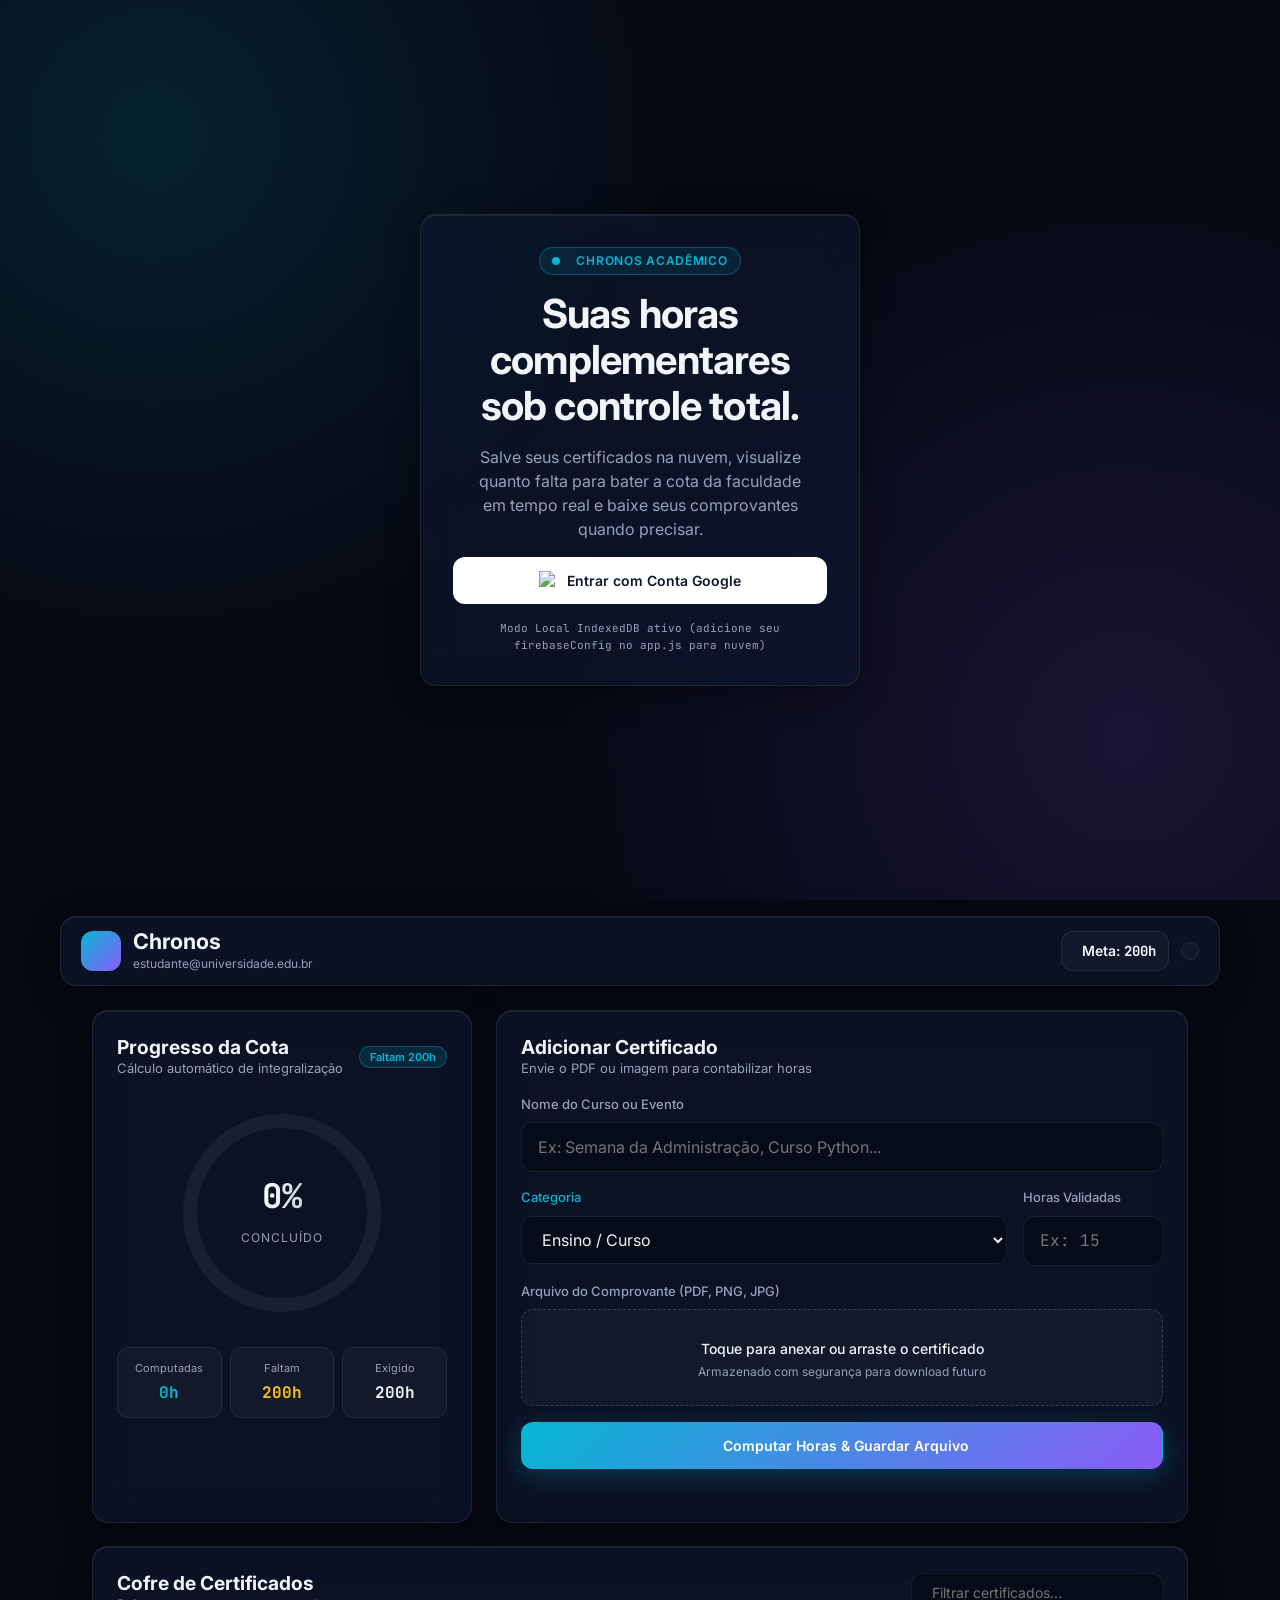
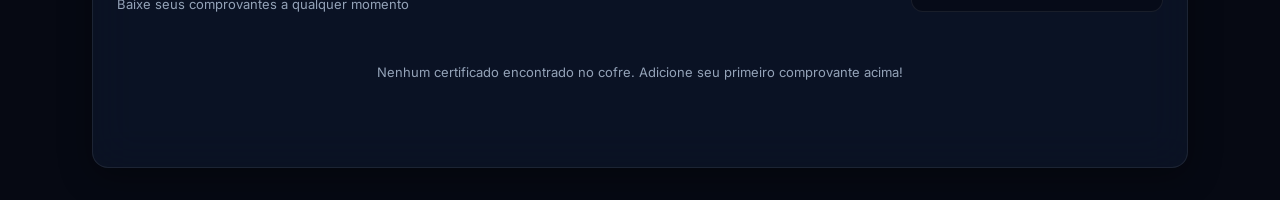
==== index.html @ f37aa428 "first commit" ====
<!DOCTYPE html>
<html lang="pt-BR">
<head>
  <meta charset="UTF-8" />
  <meta name="viewport" content="width=device-width, initial-scale=1.0" />
  <title>Chronos | Repositório de Horas Complementares</title>
  
  <!-- Fontes: Inter (UI) + JetBrains Mono (Dados/Métricas) -->
  <link rel="preconnect" href="https://fonts.googleapis.com">
  <link rel="preconnect" href="https://fonts.gstatic.com" crossorigin>
  <link href="https://fonts.googleapis.com/css2?family=Inter:wght@400;500;600;700&family=JetBrains+Mono:wght@500;700&display=swap" rel="stylesheet">
  
  <!-- Phosphor Icons -->
  <script src="https://unpkg.com/@phosphor-icons/web"></script>
  
  <link rel="stylesheet" href="style.css" />
</head>
<body>

  <!-- TELA DE LOGIN -->
  <section id="auth-view" class="auth-layout centered">
    <div class="glass-card auth-card stack">
      <div class="brand-pill">
        <span class="status-dot"></span>
        <i class="ph-fill ph-graduation-cap"></i>
        <span>CHRONOS ACADÊMICO</span>
      </div>

      <h1 class="balance">Suas horas complementares sob controle total.</h1>
      <p class="pretty">
        Salve seus certificados na nuvem, visualize quanto falta para bater a cota da faculdade em tempo real e baixe seus comprovantes quando precisar.
      </p>

      <button type="button" id="btn-google-login" class="btn btn--google">
        <img src="https://www.gstatic.com/firebasejs/ui/2.0.0/images/auth/google.svg" width="20" height="20" alt="Logo Google" />
        <span>Entrar com Conta Google</span>
      </button>

      <p id="env-status" class="mono-tag">
        Modo Local IndexedDB ativo (adicione seu firebaseConfig no app.js para nuvem)
      </p>
    </div>
  </section>

  <!-- APLICAÇÃO PRINCIPAL -->
  <div id="app-view" class="app-layout" hidden>
    <!-- HEADER -->
    <header class="topbar glass-card">
      <div class="cluster">
        <div class="brand-icon">
          <i class="ph-fill ph-student"></i>
        </div>
        <div>
          <h2 class="topbar__title">Chronos</h2>
          <span id="user-display-email" class="topbar__subtitle">estudante@universidade.edu.br</span>
        </div>
      </div>

      <div class="cluster">
        <button type="button" id="btn-open-quota" class="btn btn--ghost" aria-label="Alterar cota da faculdade">
          <i class="ph ph-sliders-horizontal"></i>
          <span>Meta: <strong id="header-quota-val" class="mono-text">200h</strong></span>
        </button>
        <button type="button" id="btn-logout" class="btn btn--icon" aria-label="Sair da conta" title="Sair">
          <i class="ph ph-sign-out"></i>
        </button>
      </div>
    </header>

    <!-- DASHBOARD -->
    <main class="main-grid center">
      
      <!-- COLUNA 1: GRÁFICO E STATUS DA COTA -->
      <section class="glass-card widget metrics-panel stack" aria-live="polite">
        <div class="panel-header cluster">
          <div>
            <h3>Progresso da Cota</h3>
            <p class="text-dim">Cálculo automático de integralização</p>
          </div>
          <span id="status-badge" class="badge">Em andamento</span>
        </div>

        <!-- Gráfico SVG Circular -->
        <div class="chart-box centered">
          <svg class="ring-svg" width="220" height="220" viewBox="0 0 220 220">
            <defs>
              <linearGradient id="cyberGradient" x1="0%" y1="0%" x2="100%" y2="100%">
                <stop offset="0%" stop-color="#06b6d4" />
                <stop offset="100%" stop-color="#8b5cf6" />
              </linearGradient>
            </defs>
            <circle class="ring-bg" cx="110" cy="110" r="92" />
            <circle id="ring-progress" class="ring-meter" cx="110" cy="110" r="92" />
          </svg>
          <div class="chart-readout stack centered">
            <strong id="chart-percent" class="readout-percent">0%</strong>
            <span class="readout-label">Concluído</span>
          </div>
        </div>

        <!-- Métricas Numéricas -->
        <div class="stats-grid">
          <div class="stat-item">
            <span class="stat-item__label">Computadas</span>
            <strong id="stat-done" class="stat-item__val text-cyan">0h</strong>
          </div>
          <div class="stat-item">
            <span class="stat-item__label">Faltam</span>
            <strong id="stat-left" class="stat-item__val text-amber">200h</strong>
          </div>
          <div class="stat-item">
            <span class="stat-item__label">Exigido</span>
            <strong id="stat-total" class="stat-item__val">200h</strong>
          </div>
        </div>
      </section>

      <!-- COLUNA 2: UPLOAD DE CERTIFICADO -->
      <section class="glass-card widget upload-panel stack">
        <div class="panel-header">
          <h3>Adicionar Certificado</h3>
          <p class="text-dim">Envie o PDF ou imagem para contabilizar horas</p>
        </div>

        <form id="cert-form" class="form-stack stack">
          <div class="field">
            <label for="cert-name" class="field__label">Nome do Curso ou Evento</label>
            <input type="text" id="cert-name" class="field__input" placeholder="Ex: Semana da Administração, Curso Python..." required />
          </div>

          <div class="form-row">
            <div class="field">
              <label for="cert-category" class="field__label">Categoria</label>
              <select id="cert-category" class="field__input">
                <option value="Ensino">Ensino / Curso</option>
                <option value="Extensão">Extensão / Evento</option>
                <option value="Pesquisa">Pesquisa / Iniciação</option>
                <option value="Estágio/Monitoria">Monitoria / Estágio</option>
              </select>
            </div>

            <div class="field">
              <label for="cert-hours" class="field__label">Horas Validadas</label>
              <input type="number" id="cert-hours" class="field__input mono-text" min="1" max="1000" placeholder="Ex: 15" required />
            </div>
          </div>

          <div class="field">
            <span class="field__label">Arquivo do Comprovante (PDF, PNG, JPG)</span>
            <label for="cert-file" class="dropzone">
              <i class="ph-duotone ph-cloud-arrow-up dropzone__icon"></i>
              <span id="dropzone-text" class="dropzone__title">Toque para anexar ou arraste o certificado</span>
              <span class="dropzone__hint">Armazenado com segurança para download futuro</span>
              <input type="file" id="cert-file" accept=".pdf,image/*" class="sr-only" required />
            </label>
          </div>

          <button type="submit" class="btn btn--primary">
            <i class="ph-bold ph-plus-circle"></i>
            <span>Computar Horas & Guardar Arquivo</span>
          </button>
        </form>
      </section>

      <!-- LINHA INFERIOR: COFRE / REPOSITÓRIO DE CERTIFICADOS -->
      <section class="glass-card widget vault-panel stack">
        <div class="vault-header cluster">
          <div>
            <h3>Cofre de Certificados</h3>
            <p class="text-dim">Baixe seus comprovantes a qualquer momento</p>
          </div>

          <div class="search-field">
            <i class="ph ph-magnifying-glass"></i>
            <input type="search" id="search-input" placeholder="Filtrar certificados..." aria-label="Filtrar certificados" />
          </div>
        </div>

        <div id="vault-grid" class="vault-grid" role="list">
          <!-- Cards injetados pelo JavaScript -->
        </div>
      </section>

    </main>
  </div>

  <!-- MODAL NATIVO PARA DEFINIR COTA DA FACULDADE -->
  <dialog id="quota-modal" class="modal glass-card">
    <form id="quota-form" method="dialog" class="stack">
      <div class="panel-header cluster">
        <h3>Cota da Faculdade</h3>
        <button type="button" id="btn-close-modal" class="btn btn--icon" aria-label="Fechar janela">
          <i class="ph ph-x"></i>
        </button>
      </div>
      <p class="text-dim">Informe o total de horas complementares exigido pelo projeto pedagógico do seu curso:</p>
      <div class="field">
        <label for="input-quota" class="field__label">Total de Horas Exigidas</label>
        <input type="number" id="input-quota" class="field__input mono-text" min="10" max="3000" required />
      </div>
      <div class="cluster modal-actions">
        <button type="submit" class="btn btn--primary">Atualizar Meta</button>
      </div>
    </form>
  </dialog>

  <script type="module" src="app.js"></script>
</body>
</html>
---- style.css ----
/* 1. Definição da ordem de especificidade via Cascade Layers */
@layer reset, base, tokens, components, patterns, utilities, overrides;

/* 2. Reset Moderno */
@layer reset {
  *, *::before, *::after {
    box-sizing: border-box;
    margin: 0;
    padding: 0;
  }

  html {
    -webkit-text-size-adjust: none;
    text-size-adjust: none;
    scroll-behavior: smooth;
  }

  @media (prefers-reduced-motion: reduce) {
    *, *::before, *::after {
      animation-duration: 0.01ms !important;
      transition-duration: 0.01ms !important;
      scroll-behavior: auto !important;
    }
  }

  body {
    min-height: 100dvh;
    line-height: 1.5;
    -webkit-font-smoothing: antialiased;
  }

  img, picture, video, canvas, svg {
    display: block;
    max-width: 100%;
  }

  input, button, textarea, select {
    font: inherit;
    color: inherit;
  }

  p, h1, h2, h3, h4 {
    overflow-wrap: break-word;
  }

  :focus:not(:focus-visible) { outline: none; }
  :focus-visible { outline: 2px solid var(--color-cyan-500); outline-offset: 2px; }
}

/* 3. Design Tokens Semânticos */
@layer tokens {
  :root {
    /* Paleta Primitiva & Futurista */
    --bg-deep: #060913;
    --color-cyan-500: #06b6d4;
    --color-violet-500: #8b5cf6;
    --color-amber-400: #fbbf24;
    --color-emerald-400: #34d399;
    --color-danger: #f43f5e;

    /* Tokens de Superfície e Vidro */
    --surface-primary: rgba(255, 255, 255, 0.03);
    --surface-glass: rgba(15, 23, 42, 0.65);
    --border-subtle: rgba(255, 255, 255, 0.08);
    --border-highlight: rgba(6, 182, 212, 0.35);

    /* Texto */
    --text-primary: #f1f5f9;
    --text-dim: #94a3b8;

    /* Tipografia */
    --font-sans: 'Inter', system-ui, -apple-system, sans-serif;
    --font-mono: 'JetBrains Mono', monospace;

    /* Motion Tokens */
    --ease-spring: cubic-bezier(0.34, 1.56, 0.64, 1);
    --ease-out: cubic-bezier(0.16, 1, 0.3, 1);
    --duration-fast: 120ms;
    --duration-base: 200ms;
    --duration-slow: 450ms;

    /* Escala de Espaçamento (Base 4px) */
    --space-1: 4px;
    --space-2: 8px;
    --space-3: 12px;
    --space-4: 16px;
    --space-5: 20px;
    --space-6: 24px;
    --space-8: 32px;

    --radius-sm: 8px;
    --radius-md: 12px;
    --radius-lg: 16px;
    --grid-max: 1160px;
    --grid-margin: clamp(16px, 4vw, 32px);
  }
}

/* 4. Base e Tipografia Fluida com clamp() */
@layer base {
  body {
    background-color: var(--bg-deep);
    background-image: 
      radial-gradient(circle at 12% 15%, rgba(6, 182, 212, 0.14), transparent 38%),
      radial-gradient(circle at 88% 82%, rgba(139, 92, 246, 0.14), transparent 42%);
    background-attachment: fixed;
    color: var(--text-primary);
    font-family: var(--font-sans);
    font-size: clamp(14px, 1.1vw + 10px, 16px);
  }

  h1 {
    font-size: clamp(1.75rem, 3.5vw + 0.5rem, 2.5rem);
    line-height: 1.15;
    letter-spacing: -0.02em;
  }

  h2 {
    font-size: clamp(1.1rem, 2vw + 0.2rem, 1.35rem);
    line-height: 1.2;
  }

  h3 {
    font-size: clamp(1rem, 1.5vw + 0.2rem, 1.2rem);
    line-height: 1.25;
  }

  p {
    max-width: 65ch;
  }
}

/* 5. Patterns & Layouts */
@layer patterns {
  .auth-layout {
    min-height: 100dvh;
    padding: var(--space-4);
  }

  .app-layout {
    display: grid;
    grid-template-rows: auto 1fr;
    min-height: 100dvh;
    padding-bottom: var(--space-8);
    gap: var(--space-6);
  }

  .main-grid {
    display: grid;
    grid-template-columns: 1fr;
    gap: var(--space-6);
    width: 100%;

    @media (min-width: 860px) {
      grid-template-columns: 380px 1fr;
    }
  }

  .vault-panel {
    grid-column: 1 / -1;
    container-type: inline-size;
    container-name: vault;
  }

  .vault-grid {
    display: grid;
    grid-template-columns: repeat(auto-fill, minmax(280px, 1fr));
    gap: var(--space-4);
  }
}

/* 6. Componentes com Nesting Nativo e :has() */
@layer components {
  .glass-card {
    background: var(--surface-glass);
    backdrop-filter: blur(20px) saturate(180%);
    -webkit-backdrop-filter: blur(20px) saturate(180%);
    border: 1px solid var(--border-subtle);
    border-radius: var(--radius-lg);
    box-shadow: 
      0 8px 32px rgba(0, 0, 0, 0.35),
      inset 0 1px 0 rgba(255, 255, 255, 0.08);
  }

  .widget {
    padding: var(--space-6);
    contain: layout style;
  }

  /* Login Card */
  .auth-card {
    max-width: 440px;
    padding: var(--space-8);
    text-align: center;
    align-items: center;
    gap: var(--space-5);
  }

  .brand-pill {
    display: inline-flex;
    align-items: center;
    gap: var(--space-2);
    padding: var(--space-1) var(--space-3);
    background: rgba(6, 182, 212, 0.1);
    border: 1px solid var(--border-highlight);
    border-radius: 999px;
    font-size: 12px;
    font-weight: 600;
    letter-spacing: 0.06em;
    color: var(--color-cyan-500);
  }

  .status-dot {
    width: 8px;
    height: 8px;
    border-radius: 50%;
    background: var(--color-cyan-500);
    animation: glow-pulse 2s ease-in-out infinite;
  }

  /* Topbar */
  .topbar {
    margin-top: var(--space-4);
    margin-inline: auto;
    width: min(var(--grid-max), calc(100% - var(--grid-margin) * 2));
    padding: var(--space-3) var(--space-5);
    display: flex;
    justify-content: space-between;
    align-items: center;
    gap: var(--space-3);

    & .brand-icon {
      width: 40px;
      height: 40px;
      border-radius: var(--radius-md);
      background: linear-gradient(135deg, var(--color-cyan-500), var(--color-violet-500));
      display: grid;
      place-items: center;
      font-size: 22px;
      color: #fff;
    }

    & .topbar__subtitle {
      display: block;
      font-size: 12px;
      color: var(--text-dim);
    }
  }

  /* Botões Micro-interativos */
  .btn {
    display: inline-flex;
    align-items: center;
    justify-content: center;
    gap: var(--space-2);
    padding: var(--space-3) var(--space-5);
    border-radius: var(--radius-md);
    border: 1px solid transparent;
    font-weight: 600;
    font-size: 14px;
    cursor: pointer;
    transition: 
      transform var(--duration-base) var(--ease-spring),
      box-shadow var(--duration-base) var(--ease-out),
      background-color var(--duration-fast) var(--ease-out);

    &:hover {
      transform: translateY(-2px);
    }

    &:active {
      transform: translateY(0) scale(0.98);
    }

    &.btn--primary {
      background: linear-gradient(135deg, var(--color-cyan-500), var(--color-violet-500));
      color: #fff;
      box-shadow: 0 6px 24px rgba(6, 182, 212, 0.25);

      &:hover {
        box-shadow: 0 10px 32px rgba(6, 182, 212, 0.4);
      }
    }

    &.btn--google {
      width: 100%;
      background: #ffffff;
      color: #0f172a;
      padding: var(--space-3) var(--space-6);
    }

    &.btn--ghost {
      background: var(--surface-primary);
      border-color: var(--border-subtle);
      padding: var(--space-2) var(--space-3);

      &:hover {
        border-color: var(--border-highlight);
      }
    }

    &.btn--icon {
      padding: var(--space-2);
      background: var(--surface-primary);
      border-color: var(--border-subtle);
      font-size: 18px;

      &:hover {
        color: var(--color-cyan-500);
        border-color: var(--border-highlight);
      }
    }
  }

  /* Gráfico Circular SVG */
  .chart-box {
    position: relative;
    margin-block: var(--space-2);
  }

  .ring-svg {
    transform: rotate(-90deg);
    overflow: visible;
  }

  .ring-bg {
    fill: none;
    stroke: rgba(255, 255, 255, 0.06);
    stroke-width: 14;
  }

  .ring-meter {
    fill: none;
    stroke: url(#cyberGradient);
    stroke-width: 14;
    stroke-linecap: round;
    stroke-dasharray: 578.05; /* 2 * PI * 92 */
    stroke-dashoffset: 578.05;
    transition: stroke-dashoffset var(--duration-slow) var(--ease-out);
    filter: drop-shadow(0 0 10px rgba(6, 182, 212, 0.35));
  }

  .chart-readout {
    position: absolute;
    text-align: center;

    & .readout-percent {
      font-family: var(--font-mono);
      font-size: 34px;
      line-height: 1;
      background: linear-gradient(90deg, #fff, #cbd5e1);
      -webkit-background-clip: text;
      -webkit-text-fill-color: transparent;
    }

    & .readout-label {
      font-size: 12px;
      color: var(--text-dim);
      text-transform: uppercase;
      letter-spacing: 0.08em;
    }
  }

  .stats-grid {
    display: grid;
    grid-template-columns: repeat(3, 1fr);
    gap: var(--space-2);

    & .stat-item {
      background: var(--surface-primary);
      border: 1px solid var(--border-subtle);
      border-radius: var(--radius-md);
      padding: var(--space-3);
      text-align: center;
    }

    & .stat-item__label {
      display: block;
      font-size: 11px;
      color: var(--text-dim);
      margin-bottom: var(--space-1);
    }

    & .stat-item__val {
      font-family: var(--font-mono);
      font-size: 16px;
    }
  }

  /* Formulário & Seletores Condicionais :has() */
  .form-row {
    display: grid;
    grid-template-columns: 1fr 140px;
    gap: var(--space-4);

    @media (max-width: 520px) {
      grid-template-columns: 1fr;
    }
  }

  .field {
    display: flex;
    flex-direction: column;
    gap: var(--space-2);

    & .field__label {
      font-size: 13px;
      font-weight: 500;
      color: var(--text-dim);
      transition: color var(--duration-fast);
    }

    & .field__input {
      background: rgba(6, 9, 19, 0.65);
      border: 1px solid var(--border-subtle);
      border-radius: var(--radius-md);
      padding: var(--space-3) var(--space-4);
      transition: border-color var(--duration-fast), box-shadow var(--duration-fast);

      & option {
        background: #0f172a;
      }
    }

    /* Destaca a label automaticamente quando o input está preenchido ou focado via :has() */
    &:has(.field__input:focus) .field__label,
    &:has(.field__input:not(:placeholder-shown)) .field__label {
      color: var(--color-cyan-500);
    }

    &:has(.field__input:focus) .field__input {
      border-color: var(--color-cyan-500);
      box-shadow: 0 0 0 3px rgba(6, 182, 212, 0.15);
    }
  }

  /* Dropzone reativa via :has() */
  .dropzone {
    display: flex;
    flex-direction: column;
    align-items: center;
    justify-content: center;
    text-align: center;
    gap: var(--space-1);
    padding: var(--space-6) var(--space-4);
    border: 1.5px dashed rgba(255, 255, 255, 0.16);
    border-radius: var(--radius-md);
    background: var(--surface-primary);
    cursor: pointer;
    transition: border-color var(--duration-base), background-color var(--duration-base);

    & .dropzone__icon {
      font-size: 32px;
      color: var(--color-cyan-500);
    }

    & .dropzone__title {
      font-weight: 500;
      font-size: 14px;
    }

    & .dropzone__hint {
      font-size: 12px;
      color: var(--text-dim);
    }

    &:hover,
    &:has(input:valid) {
      border-color: var(--color-cyan-500);
      background: rgba(6, 182, 212, 0.06);
    }
  }

  /* Cofre & Container Queries */
  .vault-header {
    justify-content: space-between;
  }

  .search-field {
    display: flex;
    align-items: center;
    gap: var(--space-2);
    background: rgba(6, 9, 19, 0.65);
    border: 1px solid var(--border-subtle);
    border-radius: var(--radius-md);
    padding: var(--space-2) var(--space-3);
    min-width: 240px;

    & input {
      background: transparent;
      border: none;
      width: 100%;
      font-size: 14px;

      &:focus { outline: none; }
    }
  }

  .cert-item {
    display: flex;
    flex-direction: column;
    justify-content: space-between;
    gap: var(--space-4);
    padding: var(--space-4);
    background: rgba(255, 255, 255, 0.025);
    border: 1px solid var(--border-subtle);
    border-radius: var(--radius-md);
    transition: border-color var(--duration-base), transform var(--duration-base);

    &:hover {
      border-color: var(--border-highlight);
      transform: translateY(-2px);
    }

    & .cert-item__meta {
      display: flex;
      justify-content: space-between;
      align-items: flex-start;
      gap: var(--space-2);
    }

    & .cert-item__title {
      font-weight: 600;
      font-size: 15px;
      margin-top: var(--space-1);
    }

    & .cert-item__file {
      font-size: 12px;
      color: var(--text-dim);
      font-family: var(--font-mono);
    }

    & .cert-item__actions {
      display: flex;
      gap: var(--space-2);
      padding-top: var(--space-3);
      border-top: 1px solid var(--border-subtle);
    }
  }

  @container vault (min-width: 720px) {
    .cert-item {
      padding: var(--space-5);
    }
  }

  .badge {
    display: inline-flex;
    align-items: center;
    padding: 2px 10px;
    border-radius: 999px;
    font-size: 11px;
    font-weight: 600;
    background: rgba(6, 182, 212, 0.14);
    color: var(--color-cyan-500);
    border: 1px solid rgba(6, 182, 212, 0.3);

    &.badge--done {
      background: rgba(52, 211, 153, 0.15);
      color: var(--color-emerald-400);
      border-color: rgba(52, 211, 153, 0.35);
    }
  }

  /* Dialog Nativo */
  .modal {
    margin: auto;
    width: min(420px, 92vw);
    padding: var(--space-6);
    color: var(--text-primary);

    &::backdrop {
      background: rgba(0, 0, 0, 0.65);
      backdrop-filter: blur(4px);
    }

    & .modal-actions {
      justify-content: flex-end;
    }
  }
}

/* 7. Utilities Atômicas */
@layer utilities {
  .sr-only {
    position: absolute;
    width: 1px;
    height: 1px;
    padding: 0;
    margin: -1px;
    overflow: hidden;
    clip: rect(0, 0, 0, 0);
    white-space: nowrap;
    border-width: 0;
  }

  .stack { display: flex; flex-direction: column; gap: var(--space-4); }
  .cluster { display: flex; flex-wrap: wrap; align-items: center; gap: var(--space-3); }
  .centered { display: grid; place-items: center; }
  .center { margin-inline: auto; max-width: var(--grid-max); padding-inline: var(--grid-margin); }
  .panel-header { justify-content: space-between; }

  .balance { text-wrap: balance; }
  .pretty { text-wrap: pretty; color: var(--text-dim); }
  .truncate { overflow: hidden; text-overflow: ellipsis; white-space: nowrap; }

  .mono-text { font-family: var(--font-mono); }
  .mono-tag { font-family: var(--font-mono); font-size: 11px; color: var(--text-dim); }
  .text-dim { color: var(--text-dim); font-size: 13px; }
  .text-cyan { color: var(--color-cyan-500); }
  .text-amber { color: var(--color-amber-400); }
  .text-emerald { color: var(--color-emerald-400); }
}

@keyframes glow-pulse {
  0%, 100% { box-shadow: 0 0 4px var(--color-cyan-500); }
  50% { box-shadow: 0 0 14px var(--color-cyan-500); }
}
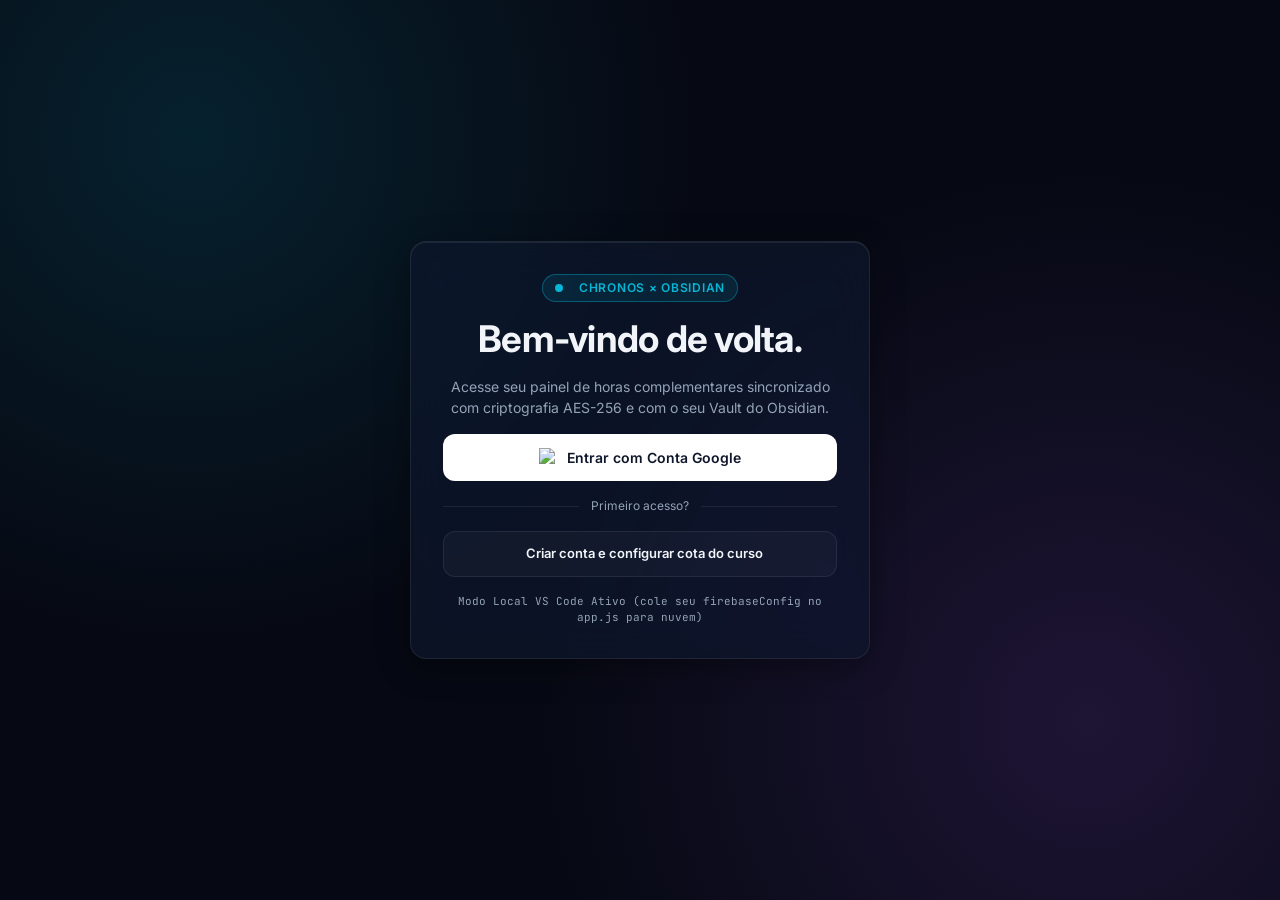
==== commit c3dce456: "add" ====
--- a/index.html
+++ b/index.html
@@ -3,84 +3,59 @@
 <head>
   <meta charset="UTF-8" />
   <meta name="viewport" content="width=device-width, initial-scale=1.0" />
-  <title>Chronos | Repositório de Horas Complementares</title>
-  
-  <!-- Fontes: Inter (UI) + JetBrains Mono (Dados/Métricas) -->
+  <title>Painel | Chronos × Obsidian</title>
   <link rel="preconnect" href="https://fonts.googleapis.com">
   <link rel="preconnect" href="https://fonts.gstatic.com" crossorigin>
   <link href="https://fonts.googleapis.com/css2?family=Inter:wght@400;500;600;700&family=JetBrains+Mono:wght@500;700&display=swap" rel="stylesheet">
-  
-  <!-- Phosphor Icons -->
   <script src="https://unpkg.com/@phosphor-icons/web"></script>
-  
   <link rel="stylesheet" href="style.css" />
 </head>
-<body>
+<body data-page="dashboard">
 
-  <!-- TELA DE LOGIN -->
-  <section id="auth-view" class="auth-layout centered">
-    <div class="glass-card auth-card stack">
-      <div class="brand-pill">
-        <span class="status-dot"></span>
-        <i class="ph-fill ph-graduation-cap"></i>
-        <span>CHRONOS ACADÊMICO</span>
-      </div>
-
-      <h1 class="balance">Suas horas complementares sob controle total.</h1>
-      <p class="pretty">
-        Salve seus certificados na nuvem, visualize quanto falta para bater a cota da faculdade em tempo real e baixe seus comprovantes quando precisar.
-      </p>
-
-      <button type="button" id="btn-google-login" class="btn btn--google">
-        <img src="https://www.gstatic.com/firebasejs/ui/2.0.0/images/auth/google.svg" width="20" height="20" alt="Logo Google" />
-        <span>Entrar com Conta Google</span>
-      </button>
-
-      <p id="env-status" class="mono-tag">
-        Modo Local IndexedDB ativo (adicione seu firebaseConfig no app.js para nuvem)
-      </p>
-    </div>
-  </section>
-
-  <!-- APLICAÇÃO PRINCIPAL -->
-  <div id="app-view" class="app-layout" hidden>
-    <!-- HEADER -->
+  <div class="app-layout">
+    <!-- TOPBAR -->
     <header class="topbar glass-card">
       <div class="cluster">
         <div class="brand-icon">
           <i class="ph-fill ph-student"></i>
         </div>
         <div>
-          <h2 class="topbar__title">Chronos</h2>
-          <span id="user-display-email" class="topbar__subtitle">estudante@universidade.edu.br</span>
+          <h2 id="user-course-title" class="topbar__title">Chronos Acadêmico</h2>
+          <span id="user-display-email" class="topbar__subtitle">Carregando...</span>
         </div>
       </div>
 
       <div class="cluster">
-        <button type="button" id="btn-open-quota" class="btn btn--ghost" aria-label="Alterar cota da faculdade">
+        <!-- Botão para Conectar Pasta Local do Obsidian Vault -->
+        <button type="button" id="btn-link-obsidian" class="btn btn--obsidian" title="Sincronizar direto com pasta do Obsidian">
+          <i class="ph-fill ph-notebook"></i>
+          <span id="obsidian-status-text">Vincular Pasta Obsidian</span>
+        </button>
+
+        <button type="button" id="btn-open-quota" class="btn btn--ghost">
           <i class="ph ph-sliders-horizontal"></i>
           <span>Meta: <strong id="header-quota-val" class="mono-text">200h</strong></span>
         </button>
-        <button type="button" id="btn-logout" class="btn btn--icon" aria-label="Sair da conta" title="Sair">
+
+        <button type="button" id="btn-logout" class="btn btn--icon" title="Sair da conta" aria-label="Sair da conta">
           <i class="ph ph-sign-out"></i>
         </button>
       </div>
     </header>
 
-    <!-- DASHBOARD -->
+    <!-- CONTEÚDO PRINCIPAL -->
     <main class="main-grid center">
       
       <!-- COLUNA 1: GRÁFICO E STATUS DA COTA -->
-      <section class="glass-card widget metrics-panel stack" aria-live="polite">
+      <section class="glass-card widget stack" aria-live="polite">
         <div class="panel-header cluster">
           <div>
             <h3>Progresso da Cota</h3>
-            <p class="text-dim">Cálculo automático de integralização</p>
+            <p class="text-dim">Criptografia AES-GCM + Índices Obsidian</p>
           </div>
           <span id="status-badge" class="badge">Em andamento</span>
         </div>
 
-        <!-- Gráfico SVG Circular -->
         <div class="chart-box centered">
           <svg class="ring-svg" width="220" height="220" viewBox="0 0 220 220">
             <defs>
@@ -98,7 +73,6 @@
           </div>
         </div>
 
-        <!-- Métricas Numéricas -->
         <div class="stats-grid">
           <div class="stat-item">
             <span class="stat-item__label">Computadas</span>
@@ -115,17 +89,17 @@
         </div>
       </section>
 
-      <!-- COLUNA 2: UPLOAD DE CERTIFICADO -->
-      <section class="glass-card widget upload-panel stack">
+      <!-- COLUNA 2: ADICIONAR CERTIFICADO -->
+      <section class="glass-card widget stack">
         <div class="panel-header">
-          <h3>Adicionar Certificado</h3>
-          <p class="text-dim">Envie o PDF ou imagem para contabilizar horas</p>
+          <h3>Novo Certificado</h3>
+          <p class="text-dim">Gera nota Markdown no Obsidian + Backup local + Metadado criptografado no Firestore</p>
         </div>
 
-        <form id="cert-form" class="form-stack stack">
+        <form id="cert-form" class="stack">
           <div class="field">
-            <label for="cert-name" class="field__label">Nome do Curso ou Evento</label>
-            <input type="text" id="cert-name" class="field__input" placeholder="Ex: Semana da Administração, Curso Python..." required />
+            <label for="cert-name" class="field__label">Título da Atividade ou Evento</label>
+            <input type="text" id="cert-name" class="field__input" placeholder="Ex: Semana Acadêmica de Administração" required />
           </div>
 
           <div class="form-row">
@@ -134,72 +108,81 @@
               <select id="cert-category" class="field__input">
                 <option value="Ensino">Ensino / Curso</option>
                 <option value="Extensão">Extensão / Evento</option>
-                <option value="Pesquisa">Pesquisa / Iniciação</option>
-                <option value="Estágio/Monitoria">Monitoria / Estágio</option>
+                <option value="Pesquisa">Pesquisa / Artigo</option>
+                <option value="Monitoria">Monitoria / Estágio</option>
               </select>
             </div>
 
             <div class="field">
-              <label for="cert-hours" class="field__label">Horas Validadas</label>
-              <input type="number" id="cert-hours" class="field__input mono-text" min="1" max="1000" placeholder="Ex: 15" required />
+              <label for="cert-hours" class="field__label">Carga Horária (h)</label>
+              <input type="number" id="cert-hours" class="field__input mono-text" min="1" max="1000" placeholder="Ex: 20" required />
             </div>
           </div>
 
           <div class="field">
-            <span class="field__label">Arquivo do Comprovante (PDF, PNG, JPG)</span>
+            <span class="field__label">Comprovante (PDF, PNG, JPG)</span>
             <label for="cert-file" class="dropzone">
               <i class="ph-duotone ph-cloud-arrow-up dropzone__icon"></i>
-              <span id="dropzone-text" class="dropzone__title">Toque para anexar ou arraste o certificado</span>
-              <span class="dropzone__hint">Armazenado com segurança para download futuro</span>
+              <span id="dropzone-text" class="dropzone__title">Toque para selecionar ou arraste o certificado</span>
+              <span class="dropzone__hint">Salvo na pasta do seu Obsidian Vault e no banco local</span>
               <input type="file" id="cert-file" accept=".pdf,image/*" class="sr-only" required />
             </label>
           </div>
 
           <button type="submit" class="btn btn--primary">
             <i class="ph-bold ph-plus-circle"></i>
-            <span>Computar Horas & Guardar Arquivo</span>
+            <span>Computar Horas & Salvar no Obsidian</span>
           </button>
         </form>
       </section>
 
-      <!-- LINHA INFERIOR: COFRE / REPOSITÓRIO DE CERTIFICADOS -->
+      <!-- COFRE DE CERTIFICADOS -->
       <section class="glass-card widget vault-panel stack">
         <div class="vault-header cluster">
           <div>
-            <h3>Cofre de Certificados</h3>
-            <p class="text-dim">Baixe seus comprovantes a qualquer momento</p>
+            <h3>Repositório de Certificados</h3>
+            <p class="text-dim">Baixe o PDF/Imagem original, exporte a nota .md ou abra direto no Obsidian</p>
           </div>
 
           <div class="search-field">
             <i class="ph ph-magnifying-glass"></i>
-            <input type="search" id="search-input" placeholder="Filtrar certificados..." aria-label="Filtrar certificados" />
+            <input type="search" id="search-input" placeholder="Buscar certificado..." aria-label="Buscar certificado" />
           </div>
         </div>
 
-        <div id="vault-grid" class="vault-grid" role="list">
-          <!-- Cards injetados pelo JavaScript -->
-        </div>
+        <div id="vault-grid" class="vault-grid" role="list"></div>
       </section>
 
     </main>
   </div>
 
-  <!-- MODAL NATIVO PARA DEFINIR COTA DA FACULDADE -->
+  <!-- MODAL PARA EDITAR META E VAULT -->
   <dialog id="quota-modal" class="modal glass-card">
     <form id="quota-form" method="dialog" class="stack">
       <div class="panel-header cluster">
-        <h3>Cota da Faculdade</h3>
-        <button type="button" id="btn-close-modal" class="btn btn--icon" aria-label="Fechar janela">
+        <h3>Configurações Acadêmicas</h3>
+        <button type="button" id="btn-close-modal" class="btn btn--icon" aria-label="Fechar">
           <i class="ph ph-x"></i>
         </button>
       </div>
-      <p class="text-dim">Informe o total de horas complementares exigido pelo projeto pedagógico do seu curso:</p>
+
+      <div class="field">
+        <label for="input-course" class="field__label">Curso / Universidade</label>
+        <input type="text" id="input-course" class="field__input" required />
+      </div>
+
+      <div class="field">
+        <label for="input-vault" class="field__label">Nome do Vault no Obsidian</label>
+        <input type="text" id="input-vault" class="field__input" required />
+      </div>
+
       <div class="field">
         <label for="input-quota" class="field__label">Total de Horas Exigidas</label>
-        <input type="number" id="input-quota" class="field__input mono-text" min="10" max="3000" required />
+        <input type="number" id="input-quota" class="field__input mono-text" min="10" max="5000" required />
       </div>
+
       <div class="cluster modal-actions">
-        <button type="submit" class="btn btn--primary">Atualizar Meta</button>
+        <button type="submit" class="btn btn--primary">Salvar Alterações</button>
       </div>
     </form>
   </dialog>
--- a/style.css
+++ b/style.css
@@ -1,7 +1,5 @@
-/* 1. Definição da ordem de especificidade via Cascade Layers */
 @layer reset, base, tokens, components, patterns, utilities, overrides;
 
-/* 2. Reset Moderno */
 @layer reset {
   *, *::before, *::after {
     box-sizing: border-box;
@@ -19,7 +17,6 @@
     *, *::before, *::after {
       animation-duration: 0.01ms !important;
       transition-duration: 0.01ms !important;
-      scroll-behavior: auto !important;
     }
   }
 
@@ -29,57 +26,39 @@
     -webkit-font-smoothing: antialiased;
   }
 
-  img, picture, video, canvas, svg {
-    display: block;
-    max-width: 100%;
-  }
-
-  input, button, textarea, select {
-    font: inherit;
-    color: inherit;
-  }
-
-  p, h1, h2, h3, h4 {
-    overflow-wrap: break-word;
-  }
-
+  img, svg { display: block; max-width: 100%; }
+  input, button, select { font: inherit; color: inherit; }
+  a { color: inherit; text-decoration: none; }
   :focus:not(:focus-visible) { outline: none; }
   :focus-visible { outline: 2px solid var(--color-cyan-500); outline-offset: 2px; }
 }
 
-/* 3. Design Tokens Semânticos */
 @layer tokens {
   :root {
-    /* Paleta Primitiva & Futurista */
     --bg-deep: #060913;
     --color-cyan-500: #06b6d4;
     --color-violet-500: #8b5cf6;
+    --color-obsidian: #a855f7;
     --color-amber-400: #fbbf24;
     --color-emerald-400: #34d399;
-    --color-danger: #f43f5e;
-
-    /* Tokens de Superfície e Vidro */
+
     --surface-primary: rgba(255, 255, 255, 0.03);
-    --surface-glass: rgba(15, 23, 42, 0.65);
+    --surface-glass: rgba(15, 23, 42, 0.7);
     --border-subtle: rgba(255, 255, 255, 0.08);
-    --border-highlight: rgba(6, 182, 212, 0.35);
-
-    /* Texto */
+    --border-highlight: rgba(6, 182, 212, 0.38);
+
     --text-primary: #f1f5f9;
     --text-dim: #94a3b8;
 
-    /* Tipografia */
-    --font-sans: 'Inter', system-ui, -apple-system, sans-serif;
+    --font-sans: 'Inter', system-ui, sans-serif;
     --font-mono: 'JetBrains Mono', monospace;
 
-    /* Motion Tokens */
     --ease-spring: cubic-bezier(0.34, 1.56, 0.64, 1);
     --ease-out: cubic-bezier(0.16, 1, 0.3, 1);
     --duration-fast: 120ms;
     --duration-base: 200ms;
     --duration-slow: 450ms;
 
-    /* Escala de Espaçamento (Base 4px) */
     --space-1: 4px;
     --space-2: 8px;
     --space-3: 12px;
@@ -88,54 +67,32 @@
     --space-6: 24px;
     --space-8: 32px;
 
-    --radius-sm: 8px;
     --radius-md: 12px;
     --radius-lg: 16px;
-    --grid-max: 1160px;
+    --grid-max: 1180px;
     --grid-margin: clamp(16px, 4vw, 32px);
   }
 }
 
-/* 4. Base e Tipografia Fluida com clamp() */
 @layer base {
   body {
     background-color: var(--bg-deep);
     background-image: 
-      radial-gradient(circle at 12% 15%, rgba(6, 182, 212, 0.14), transparent 38%),
-      radial-gradient(circle at 88% 82%, rgba(139, 92, 246, 0.14), transparent 42%);
+      radial-gradient(circle at 15% 15%, rgba(6, 182, 212, 0.14), transparent 38%),
+      radial-gradient(circle at 85% 80%, rgba(168, 85, 247, 0.15), transparent 42%);
     background-attachment: fixed;
     color: var(--text-primary);
     font-family: var(--font-sans);
-    font-size: clamp(14px, 1.1vw + 10px, 16px);
-  }
-
-  h1 {
-    font-size: clamp(1.75rem, 3.5vw + 0.5rem, 2.5rem);
-    line-height: 1.15;
-    letter-spacing: -0.02em;
-  }
-
-  h2 {
-    font-size: clamp(1.1rem, 2vw + 0.2rem, 1.35rem);
-    line-height: 1.2;
-  }
-
-  h3 {
-    font-size: clamp(1rem, 1.5vw + 0.2rem, 1.2rem);
-    line-height: 1.25;
-  }
-
-  p {
-    max-width: 65ch;
-  }
-}
-
-/* 5. Patterns & Layouts */
+    font-size: clamp(14px, 1vw + 10px, 16px);
+  }
+
+  h1 { font-size: clamp(1.65rem, 3.2vw + 0.5rem, 2.3rem); line-height: 1.15; letter-spacing: -0.02em; }
+  h2 { font-size: clamp(1.05rem, 1.8vw + 0.2rem, 1.3rem); line-height: 1.2; }
+  h3 { font-size: clamp(1rem, 1.4vw + 0.2rem, 1.18rem); line-height: 1.25; }
+}
+
 @layer patterns {
-  .auth-layout {
-    min-height: 100dvh;
-    padding: var(--space-4);
-  }
+  .auth-layout { min-height: 100dvh; padding: var(--space-4); }
 
   .app-layout {
     display: grid;
@@ -164,12 +121,11 @@
 
   .vault-grid {
     display: grid;
-    grid-template-columns: repeat(auto-fill, minmax(280px, 1fr));
+    grid-template-columns: repeat(auto-fill, minmax(290px, 1fr));
     gap: var(--space-4);
   }
 }
 
-/* 6. Componentes com Nesting Nativo e :has() */
 @layer components {
   .glass-card {
     background: var(--surface-glass);
@@ -177,23 +133,43 @@
     -webkit-backdrop-filter: blur(20px) saturate(180%);
     border: 1px solid var(--border-subtle);
     border-radius: var(--radius-lg);
-    box-shadow: 
-      0 8px 32px rgba(0, 0, 0, 0.35),
-      inset 0 1px 0 rgba(255, 255, 255, 0.08);
-  }
-
-  .widget {
-    padding: var(--space-6);
-    contain: layout style;
-  }
-
-  /* Login Card */
+    box-shadow: 0 8px 32px rgba(0, 0, 0, 0.35), inset 0 1px 0 rgba(255, 255, 255, 0.08);
+  }
+
+  .widget { padding: var(--space-6); contain: layout style; }
+
   .auth-card {
-    max-width: 440px;
+    width: min(460px, 100%);
     padding: var(--space-8);
     text-align: center;
     align-items: center;
-    gap: var(--space-5);
+    gap: var(--space-4);
+  }
+
+  .auth-divider {
+    width: 100%;
+    display: flex;
+    align-items: center;
+    gap: var(--space-3);
+    color: var(--text-dim);
+    font-size: 12px;
+
+    &::before, &::after {
+      content: "";
+      flex: 1;
+      height: 1px;
+      background: var(--border-subtle);
+    }
+  }
+
+  .alert-box {
+    width: 100%;
+    padding: var(--space-3);
+    border-radius: var(--radius-md);
+    background: rgba(244, 63, 94, 0.14);
+    border: 1px solid rgba(244, 63, 94, 0.35);
+    color: #fda4af;
+    font-size: 13px;
   }
 
   .brand-pill {
@@ -218,13 +194,13 @@
     animation: glow-pulse 2s ease-in-out infinite;
   }
 
-  /* Topbar */
   .topbar {
     margin-top: var(--space-4);
     margin-inline: auto;
     width: min(var(--grid-max), calc(100% - var(--grid-margin) * 2));
     padding: var(--space-3) var(--space-5);
     display: flex;
+    flex-wrap: wrap;
     justify-content: space-between;
     align-items: center;
     gap: var(--space-3);
@@ -247,94 +223,66 @@
     }
   }
 
-  /* Botões Micro-interativos */
   .btn {
     display: inline-flex;
     align-items: center;
     justify-content: center;
     gap: var(--space-2);
-    padding: var(--space-3) var(--space-5);
+    padding: var(--space-3) var(--space-4);
     border-radius: var(--radius-md);
     border: 1px solid transparent;
     font-weight: 600;
-    font-size: 14px;
+    font-size: 13px;
     cursor: pointer;
-    transition: 
-      transform var(--duration-base) var(--ease-spring),
-      box-shadow var(--duration-base) var(--ease-out),
-      background-color var(--duration-fast) var(--ease-out);
-
-    &:hover {
-      transform: translateY(-2px);
-    }
-
-    &:active {
-      transform: translateY(0) scale(0.98);
-    }
+    transition: transform var(--duration-base) var(--ease-spring), box-shadow var(--duration-base) var(--ease-out);
+
+    &:hover { transform: translateY(-2px); }
+    &:active { transform: translateY(0) scale(0.98); }
 
     &.btn--primary {
       background: linear-gradient(135deg, var(--color-cyan-500), var(--color-violet-500));
       color: #fff;
       box-shadow: 0 6px 24px rgba(6, 182, 212, 0.25);
-
-      &:hover {
-        box-shadow: 0 10px 32px rgba(6, 182, 212, 0.4);
-      }
+    }
+
+    &.btn--obsidian {
+      background: rgba(168, 85, 247, 0.14);
+      border-color: rgba(168, 85, 247, 0.4);
+      color: #d8b4fe;
     }
 
     &.btn--google {
       width: 100%;
       background: #ffffff;
       color: #0f172a;
-      padding: var(--space-3) var(--space-6);
+      padding: var(--space-3) var(--space-5);
+      font-size: 14px;
     }
 
     &.btn--ghost {
       background: var(--surface-primary);
       border-color: var(--border-subtle);
-      padding: var(--space-2) var(--space-3);
-
-      &:hover {
-        border-color: var(--border-highlight);
-      }
+
+      &:hover { border-color: var(--border-highlight); }
     }
 
     &.btn--icon {
       padding: var(--space-2);
       background: var(--surface-primary);
       border-color: var(--border-subtle);
-      font-size: 18px;
-
-      &:hover {
-        color: var(--color-cyan-500);
-        border-color: var(--border-highlight);
-      }
-    }
-  }
-
-  /* Gráfico Circular SVG */
-  .chart-box {
-    position: relative;
-    margin-block: var(--space-2);
-  }
-
-  .ring-svg {
-    transform: rotate(-90deg);
-    overflow: visible;
-  }
-
-  .ring-bg {
-    fill: none;
-    stroke: rgba(255, 255, 255, 0.06);
-    stroke-width: 14;
-  }
-
+      font-size: 17px;
+    }
+  }
+
+  .chart-box { position: relative; margin-block: var(--space-2); }
+  .ring-svg { transform: rotate(-90deg); overflow: visible; }
+  .ring-bg { fill: none; stroke: rgba(255, 255, 255, 0.06); stroke-width: 14; }
   .ring-meter {
     fill: none;
     stroke: url(#cyberGradient);
     stroke-width: 14;
     stroke-linecap: round;
-    stroke-dasharray: 578.05; /* 2 * PI * 92 */
+    stroke-dasharray: 578.05;
     stroke-dashoffset: 578.05;
     transition: stroke-dashoffset var(--duration-slow) var(--ease-out);
     filter: drop-shadow(0 0 10px rgba(6, 182, 212, 0.35));
@@ -348,9 +296,7 @@
       font-family: var(--font-mono);
       font-size: 34px;
       line-height: 1;
-      background: linear-gradient(90deg, #fff, #cbd5e1);
-      -webkit-background-clip: text;
-      -webkit-text-fill-color: transparent;
+      color: #fff;
     }
 
     & .readout-label {
@@ -374,107 +320,55 @@
       text-align: center;
     }
 
-    & .stat-item__label {
-      display: block;
-      font-size: 11px;
-      color: var(--text-dim);
-      margin-bottom: var(--space-1);
-    }
-
-    & .stat-item__val {
-      font-family: var(--font-mono);
-      font-size: 16px;
-    }
-  }
-
-  /* Formulário & Seletores Condicionais :has() */
+    & .stat-item__label { display: block; font-size: 11px; color: var(--text-dim); }
+    & .stat-item__val { font-family: var(--font-mono); font-size: 16px; }
+  }
+
   .form-row {
     display: grid;
     grid-template-columns: 1fr 140px;
-    gap: var(--space-4);
-
-    @media (max-width: 520px) {
-      grid-template-columns: 1fr;
-    }
+    gap: var(--space-3);
+
+    @media (max-width: 520px) { grid-template-columns: 1fr; }
   }
 
   .field {
     display: flex;
     flex-direction: column;
-    gap: var(--space-2);
-
-    & .field__label {
-      font-size: 13px;
-      font-weight: 500;
-      color: var(--text-dim);
-      transition: color var(--duration-fast);
-    }
-
+    gap: var(--space-1);
+
+    & .field__label { font-size: 12px; font-weight: 500; color: var(--text-dim); }
     & .field__input {
       background: rgba(6, 9, 19, 0.65);
       border: 1px solid var(--border-subtle);
       border-radius: var(--radius-md);
-      padding: var(--space-3) var(--space-4);
-      transition: border-color var(--duration-fast), box-shadow var(--duration-fast);
-
-      & option {
-        background: #0f172a;
-      }
-    }
-
-    /* Destaca a label automaticamente quando o input está preenchido ou focado via :has() */
-    &:has(.field__input:focus) .field__label,
-    &:has(.field__input:not(:placeholder-shown)) .field__label {
-      color: var(--color-cyan-500);
-    }
-
-    &:has(.field__input:focus) .field__input {
-      border-color: var(--color-cyan-500);
-      box-shadow: 0 0 0 3px rgba(6, 182, 212, 0.15);
-    }
-  }
-
-  /* Dropzone reativa via :has() */
+      padding: var(--space-3);
+      & option { background: #0f172a; }
+    }
+
+    &:has(.field__input:focus) .field__label { color: var(--color-cyan-500); }
+    &:has(.field__input:focus) .field__input { border-color: var(--color-cyan-500); }
+  }
+
   .dropzone {
     display: flex;
     flex-direction: column;
     align-items: center;
-    justify-content: center;
     text-align: center;
     gap: var(--space-1);
-    padding: var(--space-6) var(--space-4);
+    padding: var(--space-5) var(--space-4);
     border: 1.5px dashed rgba(255, 255, 255, 0.16);
     border-radius: var(--radius-md);
     background: var(--surface-primary);
     cursor: pointer;
-    transition: border-color var(--duration-base), background-color var(--duration-base);
-
-    & .dropzone__icon {
-      font-size: 32px;
-      color: var(--color-cyan-500);
-    }
-
-    & .dropzone__title {
-      font-weight: 500;
-      font-size: 14px;
-    }
-
-    & .dropzone__hint {
-      font-size: 12px;
-      color: var(--text-dim);
-    }
-
-    &:hover,
-    &:has(input:valid) {
-      border-color: var(--color-cyan-500);
-      background: rgba(6, 182, 212, 0.06);
-    }
-  }
-
-  /* Cofre & Container Queries */
-  .vault-header {
-    justify-content: space-between;
-  }
+
+    & .dropzone__icon { font-size: 30px; color: var(--color-cyan-500); }
+    & .dropzone__title { font-weight: 500; font-size: 13px; }
+    & .dropzone__hint { font-size: 11px; color: var(--text-dim); }
+    &:hover, &:has(input:valid) { border-color: var(--color-cyan-500); background: rgba(6, 182, 212, 0.06); }
+  }
+
+  .vault-header { justify-content: space-between; }
 
   .search-field {
     display: flex;
@@ -486,62 +380,28 @@
     padding: var(--space-2) var(--space-3);
     min-width: 240px;
 
-    & input {
-      background: transparent;
-      border: none;
-      width: 100%;
-      font-size: 14px;
-
-      &:focus { outline: none; }
-    }
+    & input { background: transparent; border: none; width: 100%; font-size: 13px; &:focus { outline: none; } }
   }
 
   .cert-item {
     display: flex;
     flex-direction: column;
     justify-content: space-between;
-    gap: var(--space-4);
+    gap: var(--space-3);
     padding: var(--space-4);
     background: rgba(255, 255, 255, 0.025);
     border: 1px solid var(--border-subtle);
     border-radius: var(--radius-md);
-    transition: border-color var(--duration-base), transform var(--duration-base);
-
-    &:hover {
-      border-color: var(--border-highlight);
-      transform: translateY(-2px);
-    }
-
-    & .cert-item__meta {
-      display: flex;
-      justify-content: space-between;
-      align-items: flex-start;
-      gap: var(--space-2);
-    }
-
-    & .cert-item__title {
-      font-weight: 600;
-      font-size: 15px;
-      margin-top: var(--space-1);
-    }
-
-    & .cert-item__file {
-      font-size: 12px;
-      color: var(--text-dim);
-      font-family: var(--font-mono);
-    }
-
+
+    & .cert-item__meta { display: flex; justify-content: space-between; align-items: center; }
+    & .cert-item__title { font-weight: 600; font-size: 15px; margin-top: var(--space-1); }
+    & .cert-item__file { font-size: 11px; color: var(--text-dim); font-family: var(--font-mono); }
     & .cert-item__actions {
       display: flex;
+      flex-wrap: wrap;
       gap: var(--space-2);
       padding-top: var(--space-3);
       border-top: 1px solid var(--border-subtle);
-    }
-  }
-
-  @container vault (min-width: 720px) {
-    .cert-item {
-      padding: var(--space-5);
     }
   }
 
@@ -563,54 +423,31 @@
     }
   }
 
-  /* Dialog Nativo */
   .modal {
     margin: auto;
     width: min(420px, 92vw);
     padding: var(--space-6);
     color: var(--text-primary);
-
-    &::backdrop {
-      background: rgba(0, 0, 0, 0.65);
-      backdrop-filter: blur(4px);
-    }
-
-    & .modal-actions {
-      justify-content: flex-end;
-    }
-  }
-}
-
-/* 7. Utilities Atômicas */
+    &::backdrop { background: rgba(0, 0, 0, 0.65); backdrop-filter: blur(4px); }
+    & .modal-actions { justify-content: flex-end; }
+  }
+}
+
 @layer utilities {
-  .sr-only {
-    position: absolute;
-    width: 1px;
-    height: 1px;
-    padding: 0;
-    margin: -1px;
-    overflow: hidden;
-    clip: rect(0, 0, 0, 0);
-    white-space: nowrap;
-    border-width: 0;
-  }
-
+  .sr-only { position: absolute; width: 1px; height: 1px; overflow: hidden; clip: rect(0, 0, 0, 0); }
   .stack { display: flex; flex-direction: column; gap: var(--space-4); }
-  .cluster { display: flex; flex-wrap: wrap; align-items: center; gap: var(--space-3); }
+  .cluster { display: flex; flex-wrap: wrap; align-items: center; gap: var(--space-2); }
   .centered { display: grid; place-items: center; }
   .center { margin-inline: auto; max-width: var(--grid-max); padding-inline: var(--grid-margin); }
   .panel-header { justify-content: space-between; }
-
   .balance { text-wrap: balance; }
-  .pretty { text-wrap: pretty; color: var(--text-dim); }
+  .pretty { text-wrap: pretty; color: var(--text-dim); font-size: 14px; }
   .truncate { overflow: hidden; text-overflow: ellipsis; white-space: nowrap; }
-
   .mono-text { font-family: var(--font-mono); }
   .mono-tag { font-family: var(--font-mono); font-size: 11px; color: var(--text-dim); }
-  .text-dim { color: var(--text-dim); font-size: 13px; }
+  .text-dim { color: var(--text-dim); font-size: 12px; }
   .text-cyan { color: var(--color-cyan-500); }
   .text-amber { color: var(--color-amber-400); }
-  .text-emerald { color: var(--color-emerald-400); }
 }
 
 @keyframes glow-pulse {
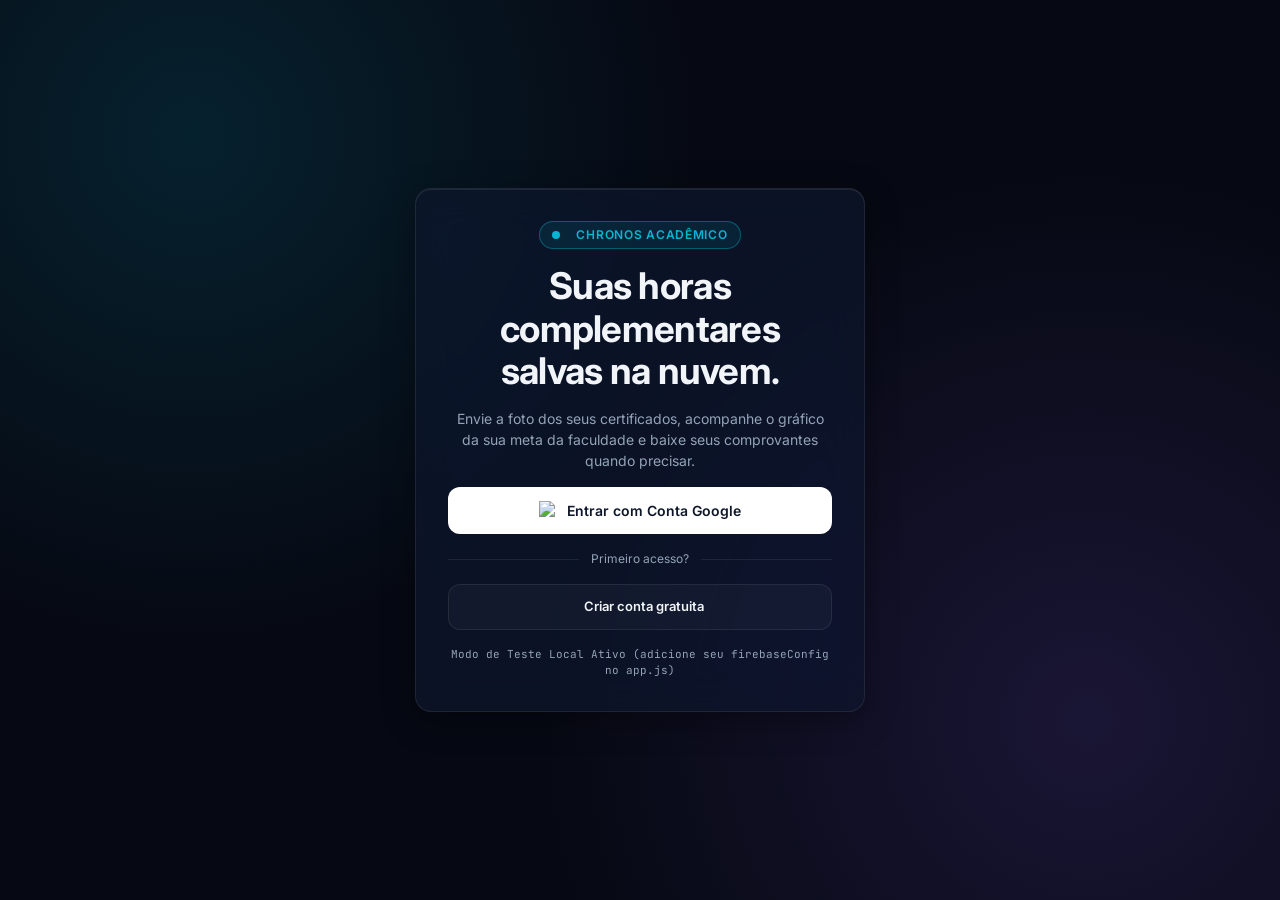
==== commit 83355a87: "add" ====
--- a/index.html
+++ b/index.html
@@ -3,11 +3,13 @@
 <head>
   <meta charset="UTF-8" />
   <meta name="viewport" content="width=device-width, initial-scale=1.0" />
-  <title>Painel | Chronos × Obsidian</title>
+  <title>Painel | Chronos Acadêmico</title>
   <link rel="preconnect" href="https://fonts.googleapis.com">
   <link rel="preconnect" href="https://fonts.gstatic.com" crossorigin>
   <link href="https://fonts.googleapis.com/css2?family=Inter:wght@400;500;600;700&family=JetBrains+Mono:wght@500;700&display=swap" rel="stylesheet">
   <script src="https://unpkg.com/@phosphor-icons/web"></script>
+  <!-- Biblioteca jsPDF para gerar o PDF A4 direto no navegador/celular -->
+  <script src="https://cdnjs.cloudflare.com/ajax/libs/jspdf/2.5.1/jspdf.umd.min.js"></script>
   <link rel="stylesheet" href="style.css" />
 </head>
 <body data-page="dashboard">
@@ -26,10 +28,9 @@
       </div>
 
       <div class="cluster">
-        <!-- Botão para Conectar Pasta Local do Obsidian Vault -->
-        <button type="button" id="btn-link-obsidian" class="btn btn--obsidian" title="Sincronizar direto com pasta do Obsidian">
-          <i class="ph-fill ph-notebook"></i>
-          <span id="obsidian-status-text">Vincular Pasta Obsidian</span>
+        <button type="button" id="btn-export-pdf" class="btn btn--pdf" title="Gerar dossiê completo em PDF para a faculdade">
+          <i class="ph-bold ph-file-pdf"></i>
+          <span>Baixar Relatório PDF</span>
         </button>
 
         <button type="button" id="btn-open-quota" class="btn btn--ghost">
@@ -51,7 +52,7 @@
         <div class="panel-header cluster">
           <div>
             <h3>Progresso da Cota</h3>
-            <p class="text-dim">Criptografia AES-GCM + Índices Obsidian</p>
+            <p class="text-dim">Cálculo automático das suas horas</p>
           </div>
           <span id="status-badge" class="badge">Em andamento</span>
         </div>
@@ -92,14 +93,14 @@
       <!-- COLUNA 2: ADICIONAR CERTIFICADO -->
       <section class="glass-card widget stack">
         <div class="panel-header">
-          <h3>Novo Certificado</h3>
-          <p class="text-dim">Gera nota Markdown no Obsidian + Backup local + Metadado criptografado no Firestore</p>
+          <h3>Guardar Novo Certificado</h3>
+          <p class="text-dim">Envie a foto ou print do certificado — nós comprimimos e salvamos na nuvem automaticamente</p>
         </div>
 
         <form id="cert-form" class="stack">
           <div class="field">
-            <label for="cert-name" class="field__label">Título da Atividade ou Evento</label>
-            <input type="text" id="cert-name" class="field__input" placeholder="Ex: Semana Acadêmica de Administração" required />
+            <label for="cert-name" class="field__label">Nome do Evento ou Curso</label>
+            <input type="text" id="cert-name" class="field__input" placeholder="Ex: Palestra de Gestão, Curso de Excel..." required />
           </div>
 
           <div class="form-row">
@@ -108,30 +109,30 @@
               <select id="cert-category" class="field__input">
                 <option value="Ensino">Ensino / Curso</option>
                 <option value="Extensão">Extensão / Evento</option>
-                <option value="Pesquisa">Pesquisa / Artigo</option>
+                <option value="Pesquisa">Pesquisa / Iniciação</option>
                 <option value="Monitoria">Monitoria / Estágio</option>
               </select>
             </div>
 
             <div class="field">
-              <label for="cert-hours" class="field__label">Carga Horária (h)</label>
-              <input type="number" id="cert-hours" class="field__input mono-text" min="1" max="1000" placeholder="Ex: 20" required />
+              <label for="cert-hours" class="field__label">Horas do Certificado</label>
+              <input type="number" id="cert-hours" class="field__input mono-text" min="1" max="1000" placeholder="Ex: 10" required />
             </div>
           </div>
 
           <div class="field">
-            <span class="field__label">Comprovante (PDF, PNG, JPG)</span>
+            <span class="field__label">Imagem do Certificado (Foto, Print ou PDF leve)</span>
             <label for="cert-file" class="dropzone">
-              <i class="ph-duotone ph-cloud-arrow-up dropzone__icon"></i>
-              <span id="dropzone-text" class="dropzone__title">Toque para selecionar ou arraste o certificado</span>
-              <span class="dropzone__hint">Salvo na pasta do seu Obsidian Vault e no banco local</span>
-              <input type="file" id="cert-file" accept=".pdf,image/*" class="sr-only" required />
+              <i class="ph-duotone ph-image dropzone__icon"></i>
+              <span id="dropzone-text" class="dropzone__title">Toque para enviar a imagem do certificado</span>
+              <span class="dropzone__hint">Otimização automática para salvar direto na sua conta</span>
+              <input type="file" id="cert-file" accept="image/*,.pdf" class="sr-only" required />
             </label>
           </div>
 
-          <button type="submit" class="btn btn--primary">
-            <i class="ph-bold ph-plus-circle"></i>
-            <span>Computar Horas & Salvar no Obsidian</span>
+          <button type="submit" id="btn-submit-cert" class="btn btn--primary">
+            <i class="ph-bold ph-cloud-arrow-up"></i>
+            <span id="btn-submit-text">Salvar Certificado & Somar Horas</span>
           </button>
         </form>
       </section>
@@ -140,8 +141,8 @@
       <section class="glass-card widget vault-panel stack">
         <div class="vault-header cluster">
           <div>
-            <h3>Repositório de Certificados</h3>
-            <p class="text-dim">Baixe o PDF/Imagem original, exporte a nota .md ou abra direto no Obsidian</p>
+            <h3>Meus Certificados Salvos</h3>
+            <p class="text-dim">Visualize na tela, baixe individualmente ou gere o Relatório PDF único para a secretaria</p>
           </div>
 
           <div class="search-field">
@@ -156,24 +157,19 @@
     </main>
   </div>
 
-  <!-- MODAL PARA EDITAR META E VAULT -->
+  <!-- MODAL PARA EDITAR META E CURSO -->
   <dialog id="quota-modal" class="modal glass-card">
     <form id="quota-form" method="dialog" class="stack">
       <div class="panel-header cluster">
-        <h3>Configurações Acadêmicas</h3>
+        <h3>Editar Meta da Faculdade</h3>
         <button type="button" id="btn-close-modal" class="btn btn--icon" aria-label="Fechar">
           <i class="ph ph-x"></i>
         </button>
       </div>
 
       <div class="field">
-        <label for="input-course" class="field__label">Curso / Universidade</label>
+        <label for="input-course" class="field__label">Curso / Faculdade</label>
         <input type="text" id="input-course" class="field__input" required />
-      </div>
-
-      <div class="field">
-        <label for="input-vault" class="field__label">Nome do Vault no Obsidian</label>
-        <input type="text" id="input-vault" class="field__input" required />
       </div>
 
       <div class="field">
@@ -187,6 +183,19 @@
     </form>
   </dialog>
 
+  <!-- MODAL PARA VISUALIZAR A IMAGEM DO CERTIFICADO -->
+  <dialog id="preview-modal" class="modal modal--large glass-card">
+    <div class="stack">
+      <div class="panel-header cluster">
+        <h3 id="preview-title">Visualizar Certificado</h3>
+        <button type="button" id="btn-close-preview" class="btn btn--icon" aria-label="Fechar">
+          <i class="ph ph-x"></i>
+        </button>
+      </div>
+      <div id="preview-body" class="preview-container centered"></div>
+    </div>
+  </dialog>
+
   <script type="module" src="app.js"></script>
 </body>
 </html>
--- a/style.css
+++ b/style.css
@@ -1,31 +1,9 @@
 @layer reset, base, tokens, components, patterns, utilities, overrides;
 
 @layer reset {
-  *, *::before, *::after {
-    box-sizing: border-box;
-    margin: 0;
-    padding: 0;
-  }
-
-  html {
-    -webkit-text-size-adjust: none;
-    text-size-adjust: none;
-    scroll-behavior: smooth;
-  }
-
-  @media (prefers-reduced-motion: reduce) {
-    *, *::before, *::after {
-      animation-duration: 0.01ms !important;
-      transition-duration: 0.01ms !important;
-    }
-  }
-
-  body {
-    min-height: 100dvh;
-    line-height: 1.5;
-    -webkit-font-smoothing: antialiased;
-  }
-
+  *, *::before, *::after { box-sizing: border-box; margin: 0; padding: 0; }
+  html { -webkit-text-size-adjust: none; text-size-adjust: none; scroll-behavior: smooth; }
+  body { min-height: 100dvh; line-height: 1.5; -webkit-font-smoothing: antialiased; }
   img, svg { display: block; max-width: 100%; }
   input, button, select { font: inherit; color: inherit; }
   a { color: inherit; text-decoration: none; }
@@ -38,12 +16,11 @@
     --bg-deep: #060913;
     --color-cyan-500: #06b6d4;
     --color-violet-500: #8b5cf6;
-    --color-obsidian: #a855f7;
     --color-amber-400: #fbbf24;
     --color-emerald-400: #34d399;
 
     --surface-primary: rgba(255, 255, 255, 0.03);
-    --surface-glass: rgba(15, 23, 42, 0.7);
+    --surface-glass: rgba(15, 23, 42, 0.72);
     --border-subtle: rgba(255, 255, 255, 0.08);
     --border-highlight: rgba(6, 182, 212, 0.38);
 
@@ -79,7 +56,7 @@
     background-color: var(--bg-deep);
     background-image: 
       radial-gradient(circle at 15% 15%, rgba(6, 182, 212, 0.14), transparent 38%),
-      radial-gradient(circle at 85% 80%, rgba(168, 85, 247, 0.15), transparent 42%);
+      radial-gradient(circle at 85% 80%, rgba(139, 92, 246, 0.15), transparent 42%);
     background-attachment: fixed;
     color: var(--text-primary);
     font-family: var(--font-sans);
@@ -113,15 +90,11 @@
     }
   }
 
-  .vault-panel {
-    grid-column: 1 / -1;
-    container-type: inline-size;
-    container-name: vault;
-  }
+  .vault-panel { grid-column: 1 / -1; }
 
   .vault-grid {
     display: grid;
-    grid-template-columns: repeat(auto-fill, minmax(290px, 1fr));
+    grid-template-columns: repeat(auto-fill, minmax(270px, 1fr));
     gap: var(--space-4);
   }
 }
@@ -136,10 +109,10 @@
     box-shadow: 0 8px 32px rgba(0, 0, 0, 0.35), inset 0 1px 0 rgba(255, 255, 255, 0.08);
   }
 
-  .widget { padding: var(--space-6); contain: layout style; }
+  .widget { padding: var(--space-6); }
 
   .auth-card {
-    width: min(460px, 100%);
+    width: min(450px, 100%);
     padding: var(--space-8);
     text-align: center;
     align-items: center;
@@ -153,13 +126,7 @@
     gap: var(--space-3);
     color: var(--text-dim);
     font-size: 12px;
-
-    &::before, &::after {
-      content: "";
-      flex: 1;
-      height: 1px;
-      background: var(--border-subtle);
-    }
+    &::before, &::after { content: ""; flex: 1; height: 1px; background: var(--border-subtle); }
   }
 
   .alert-box {
@@ -216,11 +183,7 @@
       color: #fff;
     }
 
-    & .topbar__subtitle {
-      display: block;
-      font-size: 12px;
-      color: var(--text-dim);
-    }
+    & .topbar__subtitle { display: block; font-size: 12px; color: var(--text-dim); }
   }
 
   .btn {
@@ -244,13 +207,18 @@
       color: #fff;
       box-shadow: 0 6px 24px rgba(6, 182, 212, 0.25);
     }
-
-    &.btn--obsidian {
-      background: rgba(168, 85, 247, 0.14);
-      border-color: rgba(168, 85, 247, 0.4);
-      color: #d8b4fe;
-    }
-
+@layer components {
+  .btn.btn--pdf {
+    background: rgba(52, 211, 153, 0.14);
+    border-color: rgba(52, 211, 153, 0.4);
+    color: var(--color-emerald-400);
+
+    &:hover {
+      background: rgba(52, 211, 153, 0.24);
+      box-shadow: 0 6px 20px rgba(52, 211, 153, 0.2);
+    }
+  }
+}
     &.btn--google {
       width: 100%;
       background: #ffffff;
@@ -262,7 +230,6 @@
     &.btn--ghost {
       background: var(--surface-primary);
       border-color: var(--border-subtle);
-
       &:hover { border-color: var(--border-highlight); }
     }
 
@@ -291,20 +258,8 @@
   .chart-readout {
     position: absolute;
     text-align: center;
-
-    & .readout-percent {
-      font-family: var(--font-mono);
-      font-size: 34px;
-      line-height: 1;
-      color: #fff;
-    }
-
-    & .readout-label {
-      font-size: 12px;
-      color: var(--text-dim);
-      text-transform: uppercase;
-      letter-spacing: 0.08em;
-    }
+    & .readout-percent { font-family: var(--font-mono); font-size: 34px; line-height: 1; color: #fff; }
+    & .readout-label { font-size: 12px; color: var(--text-dim); text-transform: uppercase; letter-spacing: 0.08em; }
   }
 
   .stats-grid {
@@ -326,9 +281,8 @@
 
   .form-row {
     display: grid;
-    grid-template-columns: 1fr 140px;
+    grid-template-columns: 1fr 150px;
     gap: var(--space-3);
-
     @media (max-width: 520px) { grid-template-columns: 1fr; }
   }
 
@@ -362,7 +316,7 @@
     background: var(--surface-primary);
     cursor: pointer;
 
-    & .dropzone__icon { font-size: 30px; color: var(--color-cyan-500); }
+    & .dropzone__icon { font-size: 32px; color: var(--color-cyan-500); }
     & .dropzone__title { font-weight: 500; font-size: 13px; }
     & .dropzone__hint { font-size: 11px; color: var(--text-dim); }
     &:hover, &:has(input:valid) { border-color: var(--color-cyan-500); background: rgba(6, 182, 212, 0.06); }
@@ -393,12 +347,20 @@
     border: 1px solid var(--border-subtle);
     border-radius: var(--radius-md);
 
+    & .cert-thumb {
+      width: 100%;
+      height: 140px;
+      border-radius: 8px;
+      object-fit: cover;
+      background: rgba(0, 0, 0, 0.35);
+      border: 1px solid var(--border-subtle);
+      cursor: pointer;
+    }
+
     & .cert-item__meta { display: flex; justify-content: space-between; align-items: center; }
     & .cert-item__title { font-weight: 600; font-size: 15px; margin-top: var(--space-1); }
-    & .cert-item__file { font-size: 11px; color: var(--text-dim); font-family: var(--font-mono); }
     & .cert-item__actions {
       display: flex;
-      flex-wrap: wrap;
       gap: var(--space-2);
       padding-top: var(--space-3);
       border-top: 1px solid var(--border-subtle);
@@ -428,8 +390,26 @@
     width: min(420px, 92vw);
     padding: var(--space-6);
     color: var(--text-primary);
-    &::backdrop { background: rgba(0, 0, 0, 0.65); backdrop-filter: blur(4px); }
+    &::backdrop { background: rgba(0, 0, 0, 0.75); backdrop-filter: blur(5px); }
     & .modal-actions { justify-content: flex-end; }
+
+    &.modal--large {
+      width: min(820px, 94vw);
+    }
+  }
+
+  .preview-container {
+    max-height: 75dvh;
+    overflow: auto;
+    border-radius: var(--radius-md);
+    background: rgba(0, 0, 0, 0.4);
+    padding: var(--space-2);
+
+    & img {
+      max-height: 70dvh;
+      width: auto;
+      border-radius: 8px;
+    }
   }
 }
 
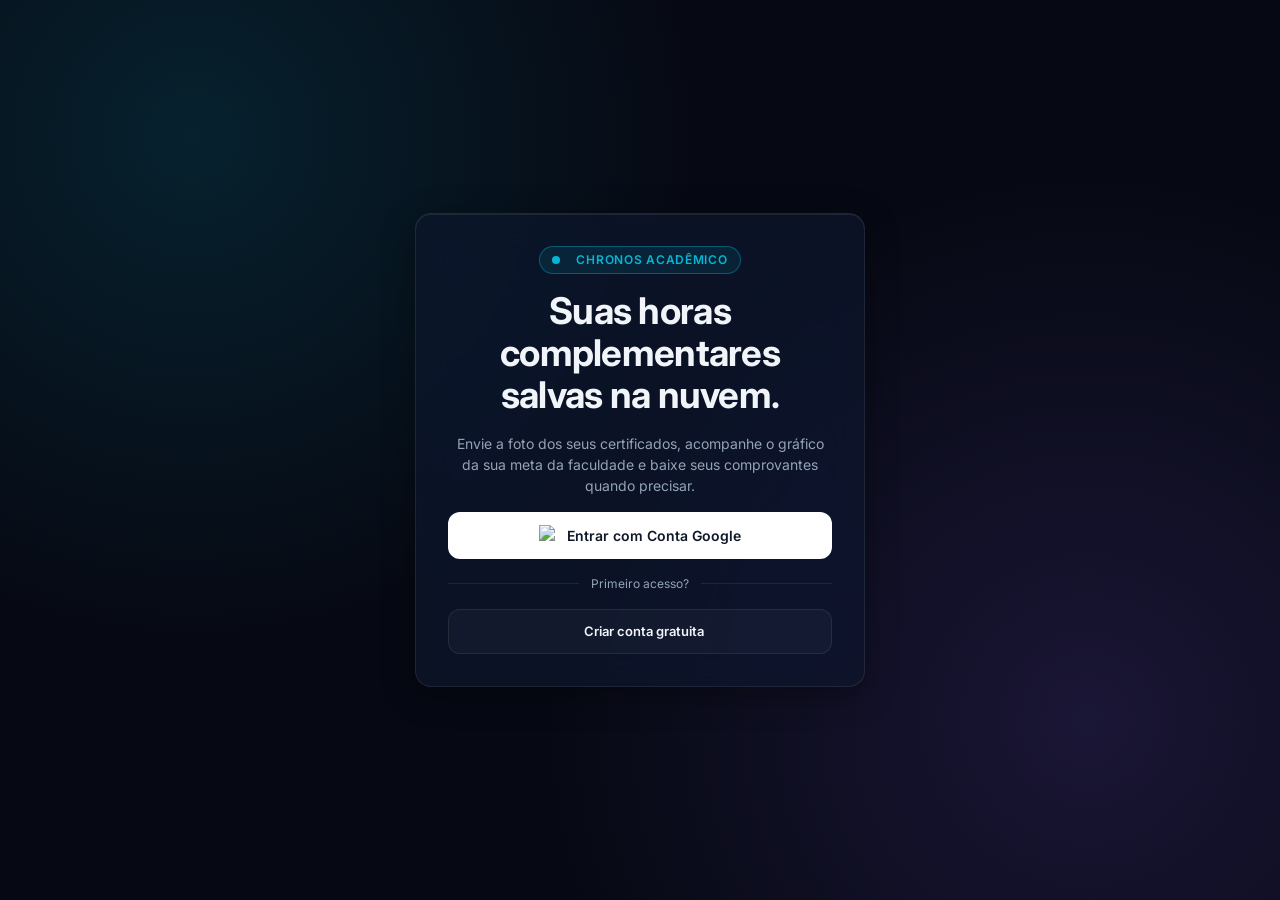
==== commit f4f591fa: "add" ====
--- a/index.html
+++ b/index.html
@@ -8,7 +8,6 @@
   <link rel="preconnect" href="https://fonts.gstatic.com" crossorigin>
   <link href="https://fonts.googleapis.com/css2?family=Inter:wght@400;500;600;700&family=JetBrains+Mono:wght@500;700&display=swap" rel="stylesheet">
   <script src="https://unpkg.com/@phosphor-icons/web"></script>
-  <!-- Biblioteca jsPDF para gerar o PDF A4 direto no navegador/celular -->
   <script src="https://cdnjs.cloudflare.com/ajax/libs/jspdf/2.5.1/jspdf.umd.min.js"></script>
   <link rel="stylesheet" href="style.css" />
 </head>
@@ -155,6 +154,16 @@
       </section>
 
     </main>
+
+    <!-- RODAPÉ COM LINKS PARA OS TERMOS -->
+    <footer class="app-footer center cluster">
+      <span class="text-dim">Certificados Skylab &copy; 2026</span>
+      <div class="cluster">
+        <a href="termo-uso.html" class="footer-link">Termos de Uso</a>
+        <span class="text-dim">•</span>
+        <a href="termo-privacidade.html" class="footer-link">Política de Privacidade</a>
+      </div>
+    </footer>
   </div>
 
   <!-- MODAL PARA EDITAR META E CURSO -->
@@ -196,6 +205,64 @@
     </div>
   </dialog>
 
+  <!-- MODAL OBRIGATÓRIO PÓS-LOGIN: TERMOS DE USO E POLÍTICA DE PRIVACIDADE -->
+  <dialog id="legal-modal" class="modal modal--legal glass-card">
+    <div class="stack">
+      <div class="brand-pill" style="align-self: flex-start;">
+        <span class="status-dot"></span>
+        <i class="ph-fill ph-shield-check"></i>
+        <span>TRANSPARÊNCIA & PRIVACIDADE</span>
+      </div>
+
+      <div>
+        <h3>Termos de Uso e Política de Privacidade</h3>
+        <p class="text-dim" style="margin-top: 4px;">
+          Antes de acessar o seu cofre de certificados no <strong>certificados-skylab</strong>, confira e aceite os nossos documentos legais:
+        </p>
+      </div>
+
+      <!-- Cards que puxam para os 2 arquivos HTML -->
+      <div class="legal-links-grid">
+        <a href="termo-uso.html" class="legal-doc-card">
+          <div class="legal-doc-card__icon">
+            <i class="ph-duotone ph-file-text"></i>
+          </div>
+          <div class="legal-doc-card__info">
+            <strong>Termos de Uso</strong>
+            <span>Regras de utilização do repositório e geração de relatórios</span>
+          </div>
+          <i class="ph-bold ph-arrow-up-right legal-doc-card__arrow"></i>
+        </a>
+
+        <a href="termo-privacidade.html" class="legal-doc-card">
+          <div class="legal-doc-card__icon">
+            <i class="ph-duotone ph-lock-key"></i>
+          </div>
+          <div class="legal-doc-card__info">
+            <strong>Política de Privacidade</strong>
+            <span>Proteção de dados, cookies e compromisso do usuário</span>
+          </div>
+          <i class="ph-bold ph-arrow-up-right legal-doc-card__arrow"></i>
+        </a>
+      </div>
+
+      <!-- Resumo rápido rolável dentro da própria box -->
+      <div class="legal-summary-box">
+        <p><strong>Resumo de Privacidade & Uso:</strong> Solicitamos informações pessoais apenas quando necessário para fornecer o serviço, com o seu conhecimento e consentimento. Seus certificados são armazenados de forma protegida na sua conta e não compartilhamos dados de identificação pessoal com terceiros, exceto quando exigido por lei.</p>
+      </div>
+
+      <label class="legal-checkbox">
+        <input type="checkbox" id="chk-accept-terms" />
+        <span>Li e concordo com os <a href="termo-uso.html" class="text-cyan">Termos de Uso</a> e com a <a href="termo-privacidade.html" class="text-cyan">Política de Privacidade</a>.</span>
+      </label>
+
+      <button type="button" id="btn-accept-terms" class="btn btn--primary" style="width: 100%;" disabled>
+        <i class="ph-bold ph-check-circle"></i>
+        <span>Aceitar e Acessar Meu Painel</span>
+      </button>
+    </div>
+  </dialog>
+
   <script type="module" src="app.js"></script>
 </body>
 </html>
--- a/style.css
+++ b/style.css
@@ -433,4 +433,170 @@
 @keyframes glow-pulse {
   0%, 100% { box-shadow: 0 0 4px var(--color-cyan-500); }
   50% { box-shadow: 0 0 14px var(--color-cyan-500); }
+}
+@layer components {
+  .btn.btn--pdf {
+    background: rgba(52, 211, 153, 0.14);
+    border-color: rgba(52, 211, 153, 0.4);
+    color: var(--color-emerald-400);
+
+    &:hover {
+      background: rgba(52, 211, 153, 0.24);
+      box-shadow: 0 6px 20px rgba(52, 211, 153, 0.2);
+    }
+  }
+
+  .btn:disabled {
+    opacity: 0.45;
+    cursor: not-allowed;
+    transform: none !important;
+    box-shadow: none !important;
+  }
+
+  /* Modal Pós-Login de Termos e Privacidade */
+  .modal--legal {
+    width: min(540px, 94vw);
+  }
+
+  .legal-links-grid {
+    display: grid;
+    grid-template-columns: 1fr;
+    gap: var(--space-3);
+  }
+
+  .legal-doc-card {
+    display: flex;
+    align-items: center;
+    gap: var(--space-3);
+    padding: var(--space-3) var(--space-4);
+    background: rgba(6, 9, 19, 0.65);
+    border: 1px solid var(--border-subtle);
+    border-radius: var(--radius-md);
+    transition: border-color var(--duration-base), transform var(--duration-base), background-color var(--duration-base);
+
+    &:hover {
+      border-color: var(--color-cyan-500);
+      background: rgba(6, 182, 212, 0.08);
+      transform: translateY(-2px);
+    }
+
+    & .legal-doc-card__icon {
+      width: 42px;
+      height: 42px;
+      border-radius: 10px;
+      background: rgba(6, 182, 212, 0.12);
+      color: var(--color-cyan-500);
+      display: grid;
+      place-items: center;
+      font-size: 22px;
+      flex-shrink: 0;
+    }
+
+    & .legal-doc-card__info {
+      flex: 1;
+      display: flex;
+      flex-direction: column;
+
+      & strong { font-size: 14px; color: var(--text-primary); }
+      & span { font-size: 12px; color: var(--text-dim); }
+    }
+
+    & .legal-doc-card__arrow {
+      font-size: 18px;
+      color: var(--color-cyan-500);
+    }
+  }
+
+  .legal-summary-box {
+    background: rgba(255, 255, 255, 0.025);
+    border: 1px solid var(--border-subtle);
+    border-radius: var(--radius-md);
+    padding: var(--space-3) var(--space-4);
+    font-size: 12px;
+    color: var(--text-dim);
+    max-height: 110px;
+    overflow-y: auto;
+  }
+
+  .legal-checkbox {
+    display: flex;
+    align-items: flex-start;
+    gap: var(--space-3);
+    font-size: 13px;
+    cursor: pointer;
+    user-select: none;
+
+    & input[type="checkbox"] {
+      width: 18px;
+      height: 18px;
+      margin-top: 2px;
+      accent-color: var(--color-cyan-500);
+      cursor: pointer;
+    }
+
+    & a {
+      text-decoration: underline;
+    }
+  }
+
+  /* Páginas Completas: termo-privacidade.html e termo-uso.html */
+  .legal-layout {
+    padding-block: var(--space-8);
+  }
+
+  .legal-card {
+    padding: clamp(24px, 5vw, 48px);
+  }
+
+  .legal-content {
+    color: #cbd5e1;
+    line-height: 1.7;
+
+    & h2 {
+      color: var(--text-primary);
+      margin-top: var(--space-4);
+      padding-bottom: var(--space-1);
+      border-bottom: 1px solid var(--border-subtle);
+    }
+
+    & p {
+      max-width: 72ch;
+    }
+  }
+
+  .legal-list {
+    padding-left: var(--space-5);
+    display: flex;
+    flex-direction: column;
+    gap: var(--space-2);
+    max-width: 70ch;
+  }
+
+  .legal-footer {
+    margin-top: var(--space-4);
+    padding-top: var(--space-4);
+    border-top: 1px solid var(--border-subtle);
+    display: flex;
+    flex-wrap: wrap;
+    justify-content: space-between;
+    gap: var(--space-2);
+    font-size: 13px;
+  }
+
+  .app-footer {
+    width: 100%;
+    justify-content: space-between;
+    padding-top: var(--space-4);
+    border-top: 1px solid var(--border-subtle);
+  }
+
+  .footer-link {
+    font-size: 12px;
+    color: var(--text-dim);
+    transition: color var(--duration-fast);
+
+    &:hover {
+      color: var(--color-cyan-500);
+    }
+  }
 }
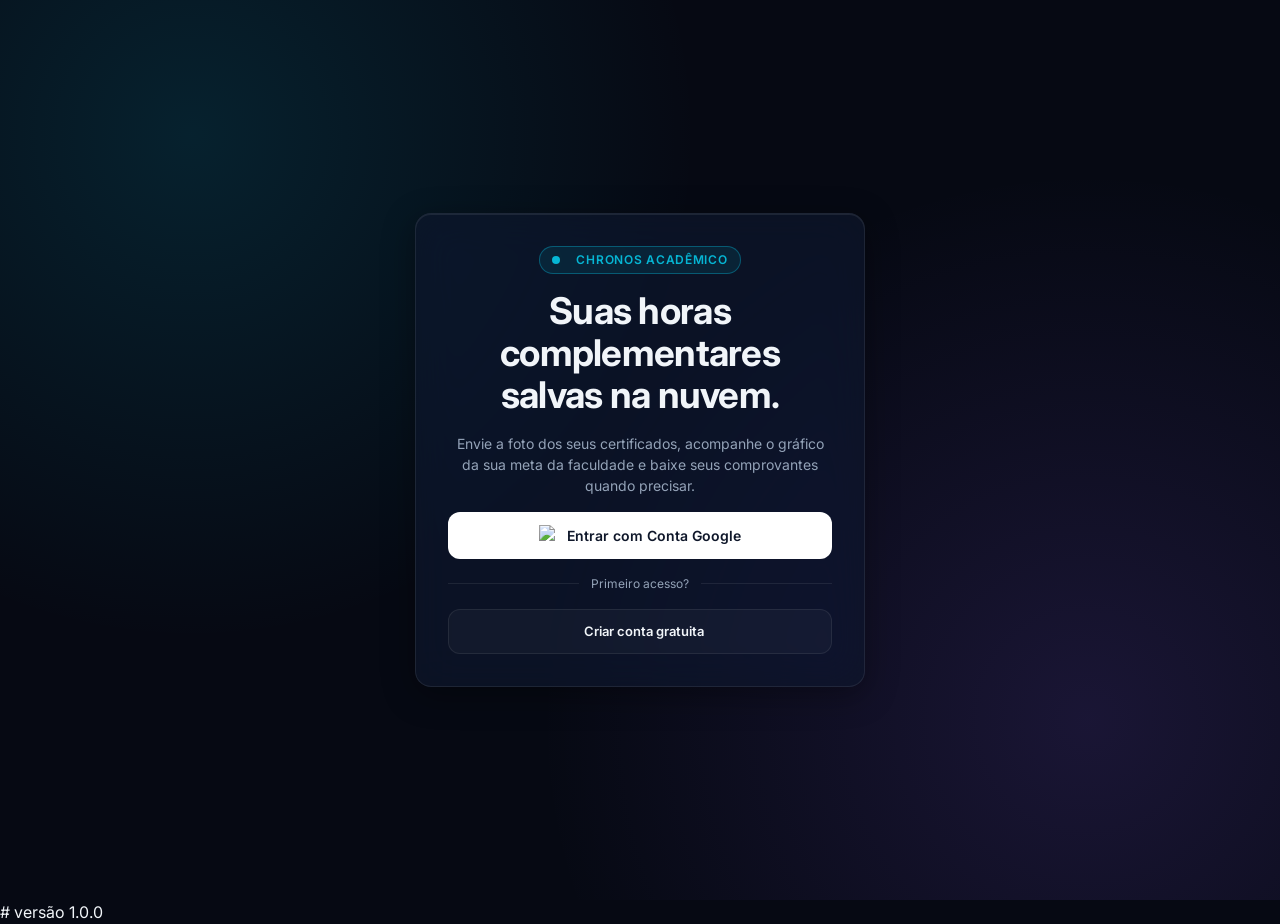
==== commit 783f2d0e: "add" ====
--- a/index.html
+++ b/index.html
@@ -1,6 +1,10 @@
 <!DOCTYPE html>
 <html lang="pt-BR">
 <head>
+    <meta property="og:title" content="Chronos Acadêmico | Cofre de Horas Complementares" />
+<meta property="og:description" content="Guarde seus certificados na nuvem, acompanhe sua meta de formatura em tempo real e gere seu relatório em PDF." />
+<meta property="og:url" content="https://certificados-skylab.vercel.app/" />
+<meta property="og:type" content="website" />
   <meta charset="UTF-8" />
   <meta name="viewport" content="width=device-width, initial-scale=1.0" />
   <title>Painel | Chronos Acadêmico</title>
@@ -14,7 +18,7 @@
 <body data-page="dashboard">
 
   <div class="app-layout">
-    <!-- TOPBAR -->
+    <!-- TOPBAR ÚNICA (SEM DUPLICAÇÃO) -->
     <header class="topbar glass-card">
       <div class="cluster">
         <div class="brand-icon">
@@ -26,7 +30,27 @@
         </div>
       </div>
 
+      <!-- NAVEGAÇÃO DE ABAS (PAINEL vs ABA EXCLUSIVA FAQ & BUGS/DICAS) -->
+      <nav class="tabs-nav" aria-label="Navegação principal">
+        <button type="button" class="tab-btn active" data-tab-btn="tab-painel">
+          <i class="ph-bold ph-chart-pie-slice"></i>
+          <span>Painel de Horas</span>
+        </button>
+        <button type="button" class="tab-btn" data-tab-btn="tab-faq">
+          <i class="ph-bold ph-question"></i>
+          <span>FAQ & Bugs / Dicas</span>
+        </button>
+      </nav>
+
+      <!-- AÇÕES DO TOPO -->
       <div class="cluster">
+        <!-- Botão Admin: removido automaticamente do DOM se não for pedroeliasm08@gmail.com -->
+        <button type="button" id="btn-admin-panel" class="btn btn--admin" hidden title="Painel exclusivo do Administrador">
+          <i class="ph-fill ph-shield-star"></i>
+          <span>Admin</span>
+          <span id="admin-badge-count" class="admin-count">0</span>
+        </button>
+
         <button type="button" id="btn-export-pdf" class="btn btn--pdf" title="Gerar dossiê completo em PDF para a faculdade">
           <i class="ph-bold ph-file-pdf"></i>
           <span>Baixar Relatório PDF</span>
@@ -43,8 +67,10 @@
       </div>
     </header>
 
-    <!-- CONTEÚDO PRINCIPAL -->
-    <main class="main-grid center">
+    <!-- ====================================================================
+         ABA 1: PAINEL PRINCIPAL DE HORAS E CERTIFICADOS
+         ==================================================================== -->
+    <main id="tab-painel" class="main-grid center">
       
       <!-- COLUNA 1: GRÁFICO E STATUS DA COTA -->
       <section class="glass-card widget stack" aria-live="polite">
@@ -124,7 +150,7 @@
             <label for="cert-file" class="dropzone">
               <i class="ph-duotone ph-image dropzone__icon"></i>
               <span id="dropzone-text" class="dropzone__title">Toque para enviar a imagem do certificado</span>
-              <span class="dropzone__hint">Otimização automática para salvar direto na sua conta</span>
+              <span class="dropzone__hint">Dica: tire um print do certificado para ficar mais leve</span>
               <input type="file" id="cert-file" accept="image/*,.pdf" class="sr-only" required />
             </label>
           </div>
@@ -155,7 +181,154 @@
 
     </main>
 
-    <!-- RODAPÉ COM LINKS PARA OS TERMOS -->
+    <!-- ====================================================================
+         ABA 2: ABA EXCLUSIVA DE FAQ + RELATAR BUGS E DICAS
+         ==================================================================== -->
+    <section id="tab-faq" class="faq-tab-layout center" hidden>
+      
+      <!-- COLUNA ESQUERDA DA ABA FAQ: DÚVIDAS FREQUENTES -->
+      <div class="glass-card widget stack">
+        <div class="brand-pill" style="align-self: flex-start;">
+          <span class="status-dot"></span>
+          <i class="ph-fill ph-question"></i>
+          <span>CENTRAL DE DÚVIDAS (FAQ)</span>
+        </div>
+
+        <div>
+          <h3>Perguntas Frequentes</h3>
+          <p class="text-dim">Respostas rápidas sobre envio de fotos, limites e relatório da faculdade</p>
+        </div>
+
+        <!-- Banner de Dica do Print -->
+        <div class="faq-tip-banner">
+          <div class="faq-tip-banner__icon">
+            <i class="ph-fill ph-camera"></i>
+          </div>
+          <div>
+            <strong>Dica de Ouro: Tire um Print do Certificado!</strong>
+            <p>
+              Se o seu certificado estiver em um PDF pesado, abra o arquivo no celular ou no PC e <strong>tire um print (captura de tela)</strong>. O print fica super leve, salva instantaneamente e garante que a imagem do certificado saia estampada nas folhas finais do seu <strong>Relatório em PDF</strong>!
+            </p>
+          </div>
+        </div>
+
+        <!-- Acordeão de Dúvidas -->
+        <div class="faq-list stack">
+          <details class="faq-item" open>
+            <summary class="faq-item__summary">
+              <span>Qual é o tamanho de foto ou arquivo permitido?</span>
+              <i class="ph-bold ph-caret-down faq-item__icon"></i>
+            </summary>
+            <div class="faq-item__body">
+              <p>
+                Para <strong>imagens, fotos e prints (JPG, PNG, WebP)</strong>, o sistema comprime automaticamente fotos grandes (até 5 MB ou 10 MB) deixando-as leves sem perder a leitura. Para arquivos em <strong>PDF puro</strong>, o limite é de <strong>700 KB</strong> — por isso recomendamos tirar print do certificado e enviar como imagem!
+              </p>
+            </div>
+          </details>
+
+          <details class="faq-item">
+            <summary class="faq-item__summary">
+              <span>Se eu perder meu celular ou formatar o PC, perco meus certificados?</span>
+              <i class="ph-bold ph-caret-down faq-item__icon"></i>
+            </summary>
+            <div class="faq-item__body">
+              <p>
+                Não! Seus comprovantes ficam salvos na nuvem vinculados à sua <strong>Conta Google</strong>. Basta fazer login com o mesmo e-mail em qualquer aparelho para acessar ou baixar tudo novamente.
+              </p>
+            </div>
+          </details>
+
+          <details class="faq-item">
+            <summary class="faq-item__summary">
+              <span>Como funciona o botão "Baixar Relatório PDF"?</span>
+              <i class="ph-bold ph-caret-down faq-item__icon"></i>
+            </summary>
+            <div class="faq-item__body">
+              <p>
+                Ele gera automaticamente um documento A4 com cabeçalho acadêmico, quadro de progresso da cota, tabela somada de todos os seus certificados e páginas de anexo com as fotos de cada comprovante prontas para entregar na secretaria.
+              </p>
+            </div>
+          </details>
+
+          <details class="faq-item">
+            <summary class="faq-item__summary">
+              <span>Como altero a meta de horas exigida pelo meu curso?</span>
+              <i class="ph-bold ph-caret-down faq-item__icon"></i>
+            </summary>
+            <div class="faq-item__body">
+              <p>
+                Clique no botão <strong>Meta: 200h</strong> no topo da página, digite a carga horária complementar pedida pelo seu curso e clique em Salvar. O gráfico recalcula a porcentagem na mesma hora.
+              </p>
+            </div>
+          </details>
+        </div>
+      </div>
+
+      <!-- COLUNA DIREITA DA ABA FAQ: FORMULÁRIO DE BUGS E DICAS -->
+      <div class="glass-card widget stack" style="align-self: start;">
+        <div class="brand-pill" style="align-self: flex-start;">
+          <i class="ph-fill ph-bug"></i>
+          <span>SUPORTE & MELHORIAS</span>
+        </div>
+
+        <div>
+          <h3>Relatar Bug ou Enviar Dica</h3>
+          <p class="text-dim">
+            Encontrou algum erro ou tem uma sugestão para o sistema? Envie abaixo e responderemos direto no seu e-mail:
+          </p>
+        </div>
+
+        <form id="feedback-form" class="stack">
+          <div class="feedback-type-grid">
+            <label class="feedback-radio-card">
+              <input type="radio" name="feedback-type" value="dica" checked class="sr-only" />
+              <i class="ph-duotone ph-lightbulb"></i>
+              <span>Dica / Ideia</span>
+            </label>
+
+            <label class="feedback-radio-card">
+              <input type="radio" name="feedback-type" value="bug" class="sr-only" />
+              <i class="ph-duotone ph-bug"></i>
+              <span>Relatar Bug</span>
+            </label>
+          </div>
+
+          <div class="field">
+            <label for="feedback-area" class="field__label">Sobre qual parte do site?</label>
+            <select id="feedback-area" class="field__input">
+              <option value="Geral / Ideia Nova">Geral / Nova Funcionalidade</option>
+              <option value="Upload de Certificado">Envio de Foto / Certificado</option>
+              <option value="Gráfico e Soma de Horas">Gráfico e Soma de Horas</option>
+              <option value="Relatório PDF">Geração de Relatório PDF</option>
+              <option value="Login / Cadastro">Login / Cadastro</option>
+            </select>
+          </div>
+
+          <div class="field">
+            <label for="feedback-message" class="field__label">Sua Mensagem</label>
+            <textarea
+              id="feedback-message"
+              class="field__input field__textarea"
+              rows="4"
+              placeholder="Explique o bug que aconteceu ou conte sua ideia de melhoria..."
+              required
+              minlength="3"
+              maxlength="2000"
+            ></textarea>
+          </div>
+
+          <div id="feedback-status" class="feedback-toast" hidden></div>
+
+          <button type="submit" id="btn-submit-feedback" class="btn btn--primary" style="width: 100%;">
+            <i class="ph-bold ph-paper-plane-tilt"></i>
+            <span id="btn-feedback-text">Enviar Relato</span>
+          </button>
+        </form>
+      </div>
+
+    </section>
+
+    <!-- RODAPÉ -->
     <footer class="app-footer center cluster">
       <span class="text-dim">Certificados Skylab &copy; 2026</span>
       <div class="cluster">
@@ -221,7 +394,6 @@
         </p>
       </div>
 
-      <!-- Cards que puxam para os 2 arquivos HTML -->
       <div class="legal-links-grid">
         <a href="termo-uso.html" class="legal-doc-card">
           <div class="legal-doc-card__icon">
@@ -246,7 +418,6 @@
         </a>
       </div>
 
-      <!-- Resumo rápido rolável dentro da própria box -->
       <div class="legal-summary-box">
         <p><strong>Resumo de Privacidade & Uso:</strong> Solicitamos informações pessoais apenas quando necessário para fornecer o serviço, com o seu conhecimento e consentimento. Seus certificados são armazenados de forma protegida na sua conta e não compartilhamos dados de identificação pessoal com terceiros, exceto quando exigido por lei.</p>
       </div>
@@ -263,6 +434,75 @@
     </div>
   </dialog>
 
+  <!-- MODAL EXCLUSIVO DO ADMINISTRADOR (SÓ EXISTE PARA pedroeliasm08@gmail.com) -->
+  <dialog id="admin-modal" class="modal modal--large glass-card">
+    <div class="stack">
+      <div class="panel-header cluster">
+        <div class="cluster">
+          <i class="ph-fill ph-shield-star text-cyan" style="font-size: 24px;"></i>
+          <div>
+            <h3>Central de Relatos & Suporte (Admin)</h3>
+            <p class="text-dim">Responda diretamente para o e-mail do estudante</p>
+          </div>
+        </div>
+        <button type="button" id="btn-close-admin" class="btn btn--icon" aria-label="Fechar">
+          <i class="ph ph-x"></i>
+        </button>
+      </div>
+
+      <div id="admin-feedback-list" class="admin-ticket-list stack"></div>
+    </div>
+  </dialog>
+<!-- MODAL PARA EDITAR CERTIFICADO SALVO -->
+  <dialog id="edit-cert-modal" class="modal glass-card">
+    <form id="edit-cert-form" method="dialog" class="stack">
+      <div class="panel-header cluster">
+        <div class="cluster">
+          <i class="ph-duotone ph-pencil-simple text-cyan" style="font-size: 22px;"></i>
+          <h3>Editar Certificado</h3>
+        </div>
+        <button type="button" id="btn-close-edit-cert" class="btn btn--icon" aria-label="Fechar">
+          <i class="ph ph-x"></i>
+        </button>
+      </div>
+
+      <input type="hidden" id="edit-cert-id" />
+
+      <div class="field">
+        <label for="edit-cert-name" class="field__label">Nome do Evento ou Curso</label>
+        <input type="text" id="edit-cert-name" class="field__input" required />
+      </div>
+
+      <div class="form-row">
+        <div class="field">
+          <label for="edit-cert-category" class="field__label">Categoria</label>
+          <select id="edit-cert-category" class="field__input">
+            <option value="Ensino">Ensino / Curso</option>
+            <option value="Extensão">Extensão / Evento</option>
+            <option value="Pesquisa">Pesquisa / Iniciação</option>
+            <option value="Monitoria">Monitoria / Estágio</option>
+          </select>
+        </div>
+
+        <div class="field">
+          <label for="edit-cert-hours" class="field__label">Horas</label>
+          <input type="number" id="edit-cert-hours" class="field__input mono-text" min="1" max="1000" required />
+        </div>
+      </div>
+
+      <div class="field">
+        <label for="edit-cert-file" class="field__label">Trocar Imagem (Opcional — deixe vazio para manter a atual)</label>
+        <input type="file" id="edit-cert-file" accept="image/*,.pdf" class="field__input" />
+      </div>
+
+      <div class="cluster modal-actions">
+        <button type="submit" id="btn-save-edit-cert" class="btn btn--primary" style="width: 100%;">
+          <i class="ph-bold ph-check"></i>
+          <span id="btn-save-edit-text">Salvar Alterações</span>
+        </button>
+      </div>
+    </form>
+  </dialog>
   <script type="module" src="app.js"></script>
 </body>
 </html>
--- a/style.css
+++ b/style.css
@@ -2,10 +2,11 @@
 
 @layer reset {
   *, *::before, *::after { box-sizing: border-box; margin: 0; padding: 0; }
+  [hidden] { display: none !important; }
   html { -webkit-text-size-adjust: none; text-size-adjust: none; scroll-behavior: smooth; }
   body { min-height: 100dvh; line-height: 1.5; -webkit-font-smoothing: antialiased; }
   img, svg { display: block; max-width: 100%; }
-  input, button, select { font: inherit; color: inherit; }
+  input, button, select, textarea { font: inherit; color: inherit; }
   a { color: inherit; text-decoration: none; }
   :focus:not(:focus-visible) { outline: none; }
   :focus-visible { outline: 2px solid var(--color-cyan-500); outline-offset: 2px; }
@@ -73,9 +74,9 @@
 
   .app-layout {
     display: grid;
-    grid-template-rows: auto 1fr;
+    grid-template-rows: auto 1fr auto;
     min-height: 100dvh;
-    padding-bottom: var(--space-8);
+    padding-bottom: var(--space-6);
     gap: var(--space-6);
   }
 
@@ -87,6 +88,17 @@
 
     @media (min-width: 860px) {
       grid-template-columns: 380px 1fr;
+    }
+  }
+
+  .faq-tab-layout {
+    display: grid;
+    grid-template-columns: 1fr;
+    gap: var(--space-6);
+    width: 100%;
+
+    @media (min-width: 900px) {
+      grid-template-columns: 1.25fr 0.85fr;
     }
   }
 
@@ -186,6 +198,42 @@
     & .topbar__subtitle { display: block; font-size: 12px; color: var(--text-dim); }
   }
 
+  /* Barra de Abas (Painel de Horas | FAQ & Bugs/Dicas) */
+  .tabs-nav {
+    display: inline-flex;
+    background: rgba(6, 9, 19, 0.75);
+    padding: 4px;
+    border-radius: var(--radius-md);
+    border: 1px solid var(--border-subtle);
+    gap: 4px;
+  }
+
+  .tab-btn {
+    display: inline-flex;
+    align-items: center;
+    gap: var(--space-2);
+    padding: 8px 16px;
+    border-radius: 9px;
+    border: none;
+    background: transparent;
+    color: var(--text-dim);
+    font-size: 13px;
+    font-weight: 600;
+    cursor: pointer;
+    transition: all var(--duration-fast) var(--ease-out);
+
+    &:hover {
+      color: var(--text-primary);
+    }
+
+    &.active {
+      background: linear-gradient(135deg, rgba(6, 182, 212, 0.22), rgba(139, 92, 246, 0.22));
+      color: var(--color-cyan-500);
+      border: 1px solid var(--border-highlight);
+      box-shadow: 0 2px 12px rgba(6, 182, 212, 0.15);
+    }
+  }
+
   .btn {
     display: inline-flex;
     align-items: center;
@@ -202,23 +250,41 @@
     &:hover { transform: translateY(-2px); }
     &:active { transform: translateY(0) scale(0.98); }
 
+    &:disabled {
+      opacity: 0.45;
+      cursor: not-allowed;
+      transform: none !important;
+      box-shadow: none !important;
+    }
+
     &.btn--primary {
       background: linear-gradient(135deg, var(--color-cyan-500), var(--color-violet-500));
       color: #fff;
       box-shadow: 0 6px 24px rgba(6, 182, 212, 0.25);
     }
-@layer components {
-  .btn.btn--pdf {
-    background: rgba(52, 211, 153, 0.14);
-    border-color: rgba(52, 211, 153, 0.4);
-    color: var(--color-emerald-400);
-
-    &:hover {
-      background: rgba(52, 211, 153, 0.24);
-      box-shadow: 0 6px 20px rgba(52, 211, 153, 0.2);
-    }
-  }
-}
+
+    &.btn--pdf {
+      background: rgba(52, 211, 153, 0.14);
+      border-color: rgba(52, 211, 153, 0.4);
+      color: var(--color-emerald-400);
+
+      &:hover {
+        background: rgba(52, 211, 153, 0.24);
+        box-shadow: 0 6px 20px rgba(52, 211, 153, 0.2);
+      }
+    }
+
+    &.btn--admin {
+      background: rgba(139, 92, 246, 0.16);
+      border-color: rgba(139, 92, 246, 0.45);
+      color: #c4b5fd;
+
+      &:hover {
+        background: rgba(139, 92, 246, 0.28);
+        box-shadow: 0 6px 20px rgba(139, 92, 246, 0.25);
+      }
+    }
+
     &.btn--google {
       width: 100%;
       background: #ffffff;
@@ -239,6 +305,20 @@
       border-color: var(--border-subtle);
       font-size: 17px;
     }
+  }
+
+  .admin-count {
+    display: inline-grid;
+    place-items: center;
+    min-width: 20px;
+    height: 20px;
+    padding-inline: 6px;
+    border-radius: 999px;
+    background: var(--color-cyan-500);
+    color: #060913;
+    font-family: var(--font-mono);
+    font-size: 11px;
+    font-weight: 700;
   }
 
   .chart-box { position: relative; margin-block: var(--space-2); }
@@ -300,6 +380,12 @@
       & option { background: #0f172a; }
     }
 
+    & .field__textarea {
+      resize: vertical;
+      min-height: 100px;
+      line-height: 1.5;
+    }
+
     &:has(.field__input:focus) .field__label { color: var(--color-cyan-500); }
     &:has(.field__input:focus) .field__input { border-color: var(--color-cyan-500); }
   }
@@ -383,8 +469,144 @@
       color: var(--color-emerald-400);
       border-color: rgba(52, 211, 153, 0.35);
     }
-  }
-
+
+    &.badge--bug {
+      background: rgba(244, 63, 94, 0.16);
+      color: #fda4af;
+      border-color: rgba(244, 63, 94, 0.35);
+    }
+  }
+
+  /* FAQ & Suporte na Aba Exclusiva */
+  .faq-tip-banner {
+    display: flex;
+    align-items: flex-start;
+    gap: var(--space-3);
+    padding: var(--space-4);
+    background: linear-gradient(135deg, rgba(6, 182, 212, 0.14), rgba(139, 92, 246, 0.14));
+    border: 1px solid var(--border-highlight);
+    border-radius: var(--radius-md);
+
+    & .faq-tip-banner__icon {
+      width: 40px;
+      height: 40px;
+      border-radius: 10px;
+      background: rgba(6, 182, 212, 0.2);
+      color: var(--color-cyan-500);
+      display: grid;
+      place-items: center;
+      font-size: 22px;
+      flex-shrink: 0;
+    }
+
+    & strong {
+      display: block;
+      font-size: 14px;
+      color: var(--color-cyan-500);
+      margin-bottom: 4px;
+    }
+
+    & p {
+      font-size: 13px;
+      color: var(--text-primary);
+      line-height: 1.5;
+    }
+  }
+
+  .faq-item {
+    background: rgba(6, 9, 19, 0.65);
+    border: 1px solid var(--border-subtle);
+    border-radius: var(--radius-md);
+    overflow: hidden;
+
+    &[open] {
+      border-color: var(--border-highlight);
+      background: rgba(15, 23, 42, 0.85);
+
+      & .faq-item__icon {
+        transform: rotate(180deg);
+        color: var(--color-cyan-500);
+      }
+    }
+
+    & .faq-item__summary {
+      list-style: none;
+      display: flex;
+      justify-content: space-between;
+      align-items: center;
+      gap: var(--space-3);
+      padding: var(--space-3) var(--space-4);
+      font-weight: 600;
+      font-size: 14px;
+      cursor: pointer;
+      user-select: none;
+      &::-webkit-details-marker { display: none; }
+    }
+
+    & .faq-item__icon {
+      font-size: 16px;
+      color: var(--text-dim);
+      transition: transform var(--duration-base) var(--ease-spring);
+      flex-shrink: 0;
+    }
+
+    & .faq-item__body {
+      padding: var(--space-3) var(--space-4) var(--space-4);
+      color: #cbd5e1;
+      font-size: 13px;
+      line-height: 1.6;
+      border-top: 1px solid var(--border-subtle);
+    }
+  }
+
+  .feedback-type-grid {
+    display: grid;
+    grid-template-columns: 1fr 1fr;
+    gap: var(--space-3);
+  }
+
+  .feedback-radio-card {
+    display: flex;
+    align-items: center;
+    justify-content: center;
+    gap: var(--space-2);
+    padding: var(--space-3);
+    background: rgba(6, 9, 19, 0.65);
+    border: 1px solid var(--border-subtle);
+    border-radius: var(--radius-md);
+    font-size: 13px;
+    font-weight: 600;
+    color: var(--text-dim);
+    cursor: pointer;
+    transition: all var(--duration-base) var(--ease-out);
+
+    & i { font-size: 20px; }
+
+    &:has(input[value="dica"]:checked) {
+      background: rgba(6, 182, 212, 0.14);
+      border-color: var(--color-cyan-500);
+      color: var(--color-cyan-500);
+    }
+
+    &:has(input[value="bug"]:checked) {
+      background: rgba(244, 63, 94, 0.14);
+      border-color: #f43f5e;
+      color: #fda4af;
+    }
+  }
+
+  .feedback-toast {
+    padding: var(--space-3);
+    border-radius: var(--radius-md);
+    background: rgba(52, 211, 153, 0.15);
+    border: 1px solid rgba(52, 211, 153, 0.4);
+    color: var(--color-emerald-400);
+    font-size: 13px;
+    font-weight: 500;
+    text-align: center;
+  }
+
+  /* Modais */
   .modal {
     margin: auto;
     width: min(420px, 92vw);
@@ -392,10 +614,8 @@
     color: var(--text-primary);
     &::backdrop { background: rgba(0, 0, 0, 0.75); backdrop-filter: blur(5px); }
     & .modal-actions { justify-content: flex-end; }
-
-    &.modal--large {
-      width: min(820px, 94vw);
-    }
+    &.modal--large { width: min(820px, 94vw); }
+    &.modal--legal { width: min(540px, 94vw); }
   }
 
   .preview-container {
@@ -404,13 +624,116 @@
     border-radius: var(--radius-md);
     background: rgba(0, 0, 0, 0.4);
     padding: var(--space-2);
-
-    & img {
-      max-height: 70dvh;
-      width: auto;
-      border-radius: 8px;
-    }
-  }
+    & img { max-height: 70dvh; width: auto; border-radius: 8px; }
+  }
+
+  .legal-links-grid { display: grid; grid-template-columns: 1fr; gap: var(--space-3); }
+
+  .legal-doc-card {
+    display: flex;
+    align-items: center;
+    gap: var(--space-3);
+    padding: var(--space-3) var(--space-4);
+    background: rgba(6, 9, 19, 0.65);
+    border: 1px solid var(--border-subtle);
+    border-radius: var(--radius-md);
+    transition: border-color var(--duration-base), transform var(--duration-base);
+
+    &:hover {
+      border-color: var(--color-cyan-500);
+      transform: translateY(-2px);
+    }
+
+    & .legal-doc-card__icon {
+      width: 42px;
+      height: 42px;
+      border-radius: 10px;
+      background: rgba(6, 182, 212, 0.12);
+      color: var(--color-cyan-500);
+      display: grid;
+      place-items: center;
+      font-size: 22px;
+      flex-shrink: 0;
+    }
+
+    & .legal-doc-card__info {
+      flex: 1;
+      display: flex;
+      flex-direction: column;
+      & strong { font-size: 14px; color: var(--text-primary); }
+      & span { font-size: 12px; color: var(--text-dim); }
+    }
+
+    & .legal-doc-card__arrow { font-size: 18px; color: var(--color-cyan-500); }
+  }
+
+  .legal-summary-box {
+    background: rgba(255, 255, 255, 0.025);
+    border: 1px solid var(--border-subtle);
+    border-radius: var(--radius-md);
+    padding: var(--space-3) var(--space-4);
+    font-size: 12px;
+    color: var(--text-dim);
+  }
+
+  .legal-checkbox {
+    display: flex;
+    align-items: flex-start;
+    gap: var(--space-3);
+    font-size: 13px;
+    cursor: pointer;
+    & input[type="checkbox"] { width: 18px; height: 18px; margin-top: 2px; accent-color: var(--color-cyan-500); }
+    & a { text-decoration: underline; }
+  }
+
+  /* Admin Tickets */
+  .admin-ticket-list {
+    max-height: 72dvh;
+    overflow-y: auto;
+    padding-right: var(--space-1);
+  }
+
+  .admin-ticket {
+    background: rgba(6, 9, 19, 0.7);
+    border: 1px solid var(--border-subtle);
+    border-radius: var(--radius-md);
+    padding: var(--space-4);
+    display: flex;
+    flex-direction: column;
+    gap: var(--space-3);
+
+    &.admin-ticket--replied { border-color: rgba(52, 211, 153, 0.35); }
+    & .admin-ticket__header { display: flex; flex-wrap: wrap; justify-content: space-between; align-items: center; gap: var(--space-2); }
+    & .admin-ticket__msg {
+      background: rgba(255, 255, 255, 0.03);
+      border-left: 3px solid var(--color-cyan-500);
+      padding: var(--space-3);
+      border-radius: 0 8px 8px 0;
+      font-size: 14px;
+      white-space: pre-wrap;
+    }
+    & .admin-reply-area {
+      display: flex;
+      flex-direction: column;
+      gap: var(--space-2);
+      padding-top: var(--space-2);
+      border-top: 1px solid var(--border-subtle);
+    }
+  }
+
+  /* Páginas Legais */
+  .legal-layout { padding-block: var(--space-8); }
+  .legal-card { padding: clamp(24px, 5vw, 48px); }
+  .legal-content {
+    color: #cbd5e1;
+    line-height: 1.7;
+    & h2 { color: var(--text-primary); margin-top: var(--space-4); padding-bottom: var(--space-1); border-bottom: 1px solid var(--border-subtle); }
+    & p { max-width: 72ch; }
+  }
+  .legal-list { padding-left: var(--space-5); display: flex; flex-direction: column; gap: var(--space-2); max-width: 70ch; }
+  .legal-footer { margin-top: var(--space-4); padding-top: var(--space-4); border-top: 1px solid var(--border-subtle); display: flex; flex-wrap: wrap; justify-content: space-between; gap: var(--space-2); font-size: 13px; }
+  .app-footer { width: 100%; justify-content: space-between; padding-top: var(--space-4); border-top: 1px solid var(--border-subtle); }
+  .footer-link { font-size: 12px; color: var(--text-dim); &:hover { color: var(--color-cyan-500); } }
 }
 
 @layer utilities {
@@ -433,170 +756,4 @@
 @keyframes glow-pulse {
   0%, 100% { box-shadow: 0 0 4px var(--color-cyan-500); }
   50% { box-shadow: 0 0 14px var(--color-cyan-500); }
-}
-@layer components {
-  .btn.btn--pdf {
-    background: rgba(52, 211, 153, 0.14);
-    border-color: rgba(52, 211, 153, 0.4);
-    color: var(--color-emerald-400);
-
-    &:hover {
-      background: rgba(52, 211, 153, 0.24);
-      box-shadow: 0 6px 20px rgba(52, 211, 153, 0.2);
-    }
-  }
-
-  .btn:disabled {
-    opacity: 0.45;
-    cursor: not-allowed;
-    transform: none !important;
-    box-shadow: none !important;
-  }
-
-  /* Modal Pós-Login de Termos e Privacidade */
-  .modal--legal {
-    width: min(540px, 94vw);
-  }
-
-  .legal-links-grid {
-    display: grid;
-    grid-template-columns: 1fr;
-    gap: var(--space-3);
-  }
-
-  .legal-doc-card {
-    display: flex;
-    align-items: center;
-    gap: var(--space-3);
-    padding: var(--space-3) var(--space-4);
-    background: rgba(6, 9, 19, 0.65);
-    border: 1px solid var(--border-subtle);
-    border-radius: var(--radius-md);
-    transition: border-color var(--duration-base), transform var(--duration-base), background-color var(--duration-base);
-
-    &:hover {
-      border-color: var(--color-cyan-500);
-      background: rgba(6, 182, 212, 0.08);
-      transform: translateY(-2px);
-    }
-
-    & .legal-doc-card__icon {
-      width: 42px;
-      height: 42px;
-      border-radius: 10px;
-      background: rgba(6, 182, 212, 0.12);
-      color: var(--color-cyan-500);
-      display: grid;
-      place-items: center;
-      font-size: 22px;
-      flex-shrink: 0;
-    }
-
-    & .legal-doc-card__info {
-      flex: 1;
-      display: flex;
-      flex-direction: column;
-
-      & strong { font-size: 14px; color: var(--text-primary); }
-      & span { font-size: 12px; color: var(--text-dim); }
-    }
-
-    & .legal-doc-card__arrow {
-      font-size: 18px;
-      color: var(--color-cyan-500);
-    }
-  }
-
-  .legal-summary-box {
-    background: rgba(255, 255, 255, 0.025);
-    border: 1px solid var(--border-subtle);
-    border-radius: var(--radius-md);
-    padding: var(--space-3) var(--space-4);
-    font-size: 12px;
-    color: var(--text-dim);
-    max-height: 110px;
-    overflow-y: auto;
-  }
-
-  .legal-checkbox {
-    display: flex;
-    align-items: flex-start;
-    gap: var(--space-3);
-    font-size: 13px;
-    cursor: pointer;
-    user-select: none;
-
-    & input[type="checkbox"] {
-      width: 18px;
-      height: 18px;
-      margin-top: 2px;
-      accent-color: var(--color-cyan-500);
-      cursor: pointer;
-    }
-
-    & a {
-      text-decoration: underline;
-    }
-  }
-
-  /* Páginas Completas: termo-privacidade.html e termo-uso.html */
-  .legal-layout {
-    padding-block: var(--space-8);
-  }
-
-  .legal-card {
-    padding: clamp(24px, 5vw, 48px);
-  }
-
-  .legal-content {
-    color: #cbd5e1;
-    line-height: 1.7;
-
-    & h2 {
-      color: var(--text-primary);
-      margin-top: var(--space-4);
-      padding-bottom: var(--space-1);
-      border-bottom: 1px solid var(--border-subtle);
-    }
-
-    & p {
-      max-width: 72ch;
-    }
-  }
-
-  .legal-list {
-    padding-left: var(--space-5);
-    display: flex;
-    flex-direction: column;
-    gap: var(--space-2);
-    max-width: 70ch;
-  }
-
-  .legal-footer {
-    margin-top: var(--space-4);
-    padding-top: var(--space-4);
-    border-top: 1px solid var(--border-subtle);
-    display: flex;
-    flex-wrap: wrap;
-    justify-content: space-between;
-    gap: var(--space-2);
-    font-size: 13px;
-  }
-
-  .app-footer {
-    width: 100%;
-    justify-content: space-between;
-    padding-top: var(--space-4);
-    border-top: 1px solid var(--border-subtle);
-  }
-
-  .footer-link {
-    font-size: 12px;
-    color: var(--text-dim);
-    transition: color var(--duration-fast);
-
-    &:hover {
-      color: var(--color-cyan-500);
-    }
-  }
 }
